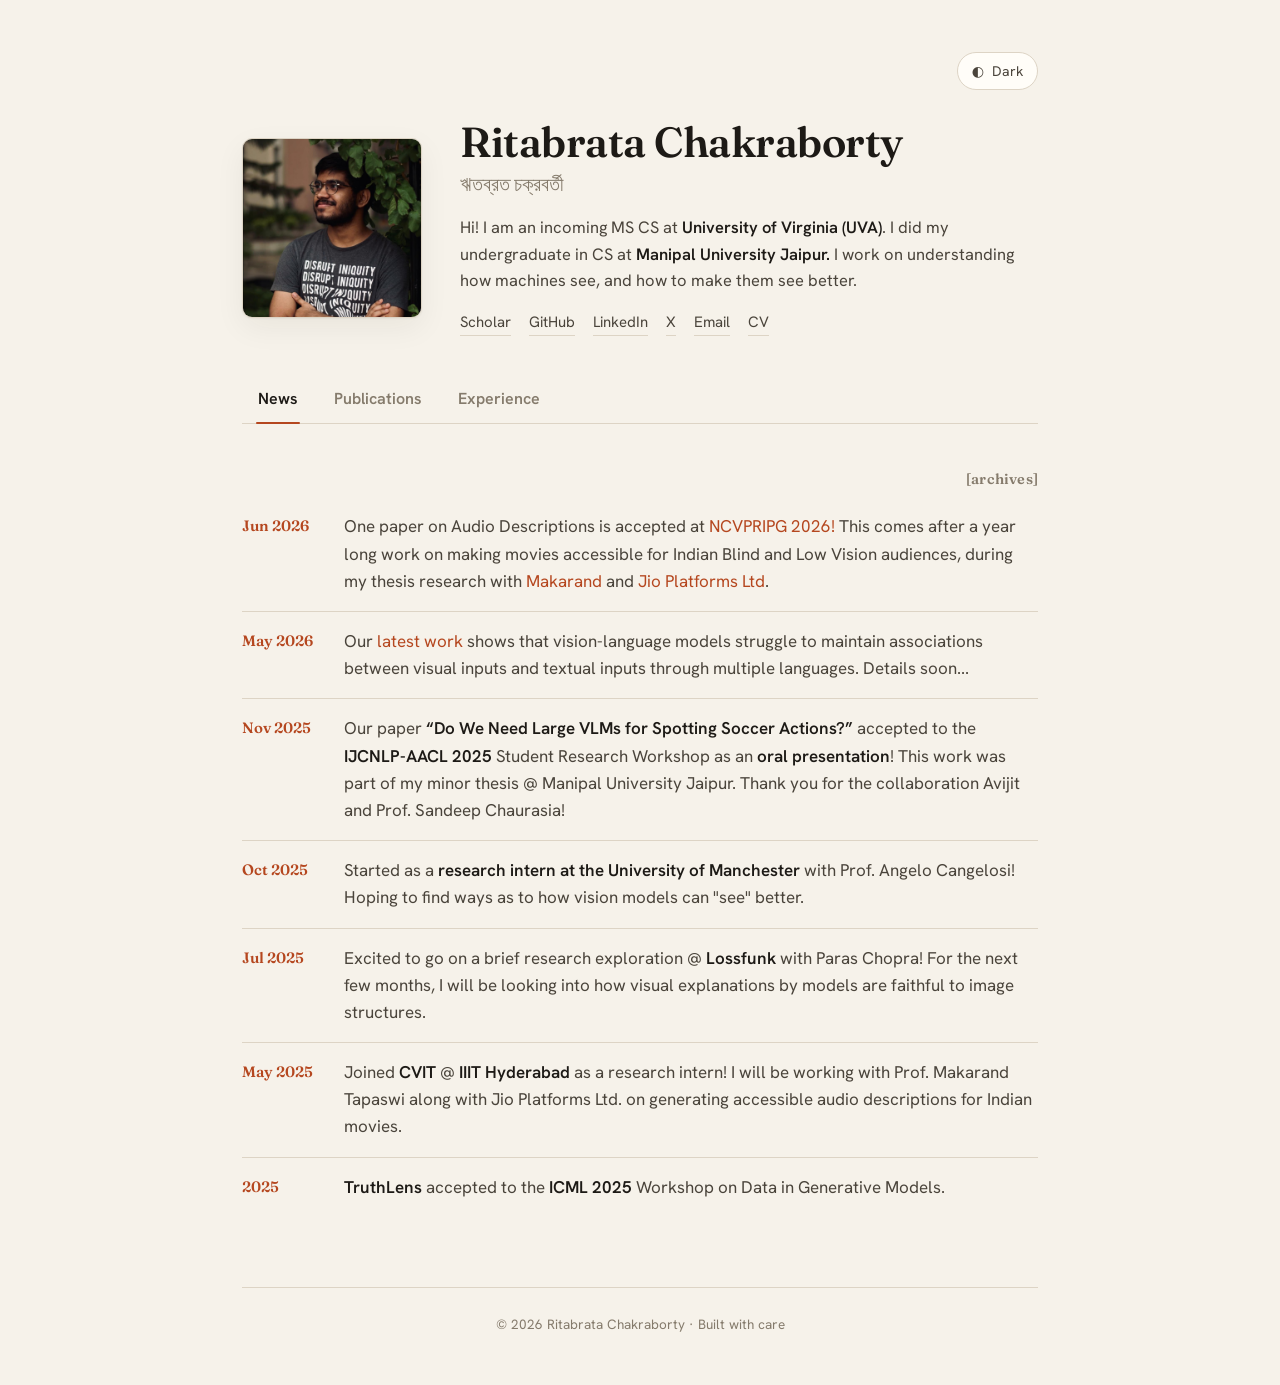
==== index.html @ 4c05d108 "modified news section" ====
<!doctype html>
<html lang="en">
<head>
<meta charset="utf-8">
<meta name="viewport" content="width=device-width, initial-scale=1">
<meta name="description" content="Ritabrata Chakraborty">
<meta name="author" content="Ritabrata Chakraborty">
<title>Ritabrata Chakraborty | ঋতব্রত চক্রবর্তী</title>

<link rel="preconnect" href="https://fonts.googleapis.com">
<link rel="preconnect" href="https://fonts.gstatic.com" crossorigin>
<link href="https://fonts.googleapis.com/css2?family=Fraunces:opsz,wght@9..144,400;9..144,500;9..144,600;9..144,700&family=Hanken+Grotesk:wght@400;500;600;700&display=swap" rel="stylesheet">

<style>
:root{
  --paper:#f6f2ea;
  --paper-2:#efe9de;
  --ink:#1d1a16;
  --ink-soft:#4a443b;
  --muted:#857b6c;
  --line:#ddd4c5;
  --accent:#b5471f;
  --accent-soft:#b5471f1a;
  --card:#fffdf8;
  --shadow:0 1px 2px rgba(40,30,15,.05), 0 10px 30px rgba(40,30,15,.06);
  --maxw:840px;
}
html[data-theme="dark"]{
  --paper:#14130f;
  --paper-2:#1b1915;
  --ink:#ece7dd;
  --ink-soft:#bdb6a8;
  --muted:#8a8273;
  --line:#2c2922;
  --accent:#e07a4a;
  --accent-soft:#e07a4a1f;
  --card:#1c1a15;
  --shadow:0 1px 2px rgba(0,0,0,.4), 0 12px 34px rgba(0,0,0,.34);
}
*{box-sizing:border-box;}
html,body{margin:0;padding:0;}
body{
  background:var(--paper);
  color:var(--ink);
  font-family:"Hanken Grotesk", system-ui, sans-serif;
  font-size:17px;
  line-height:1.6;
  -webkit-font-smoothing:antialiased;
  transition:background .35s ease, color .35s ease;
}
a{color:var(--accent); text-decoration:none;}
a:hover{text-decoration:underline; text-underline-offset:3px;}
.wrap{max-width:var(--maxw); margin:0 auto; padding:0 22px;}

/* ---------- Header ---------- */
header{padding:52px 0 8px;}
.topbar{display:flex; justify-content:flex-end; margin-bottom:30px;}
.toggle{
  display:inline-flex; align-items:center; gap:8px;
  background:var(--card); border:1px solid var(--line); color:var(--ink-soft);
  border-radius:999px; padding:7px 14px; cursor:pointer; font:inherit; font-size:14px;
  transition:border-color .2s, color .2s, transform .12s;
}
.toggle:hover{border-color:var(--accent); color:var(--accent); transform:translateY(-1px);}
.hero{display:flex; gap:38px; align-items:center; flex-wrap:wrap;}
.avatar{
  width:180px; height:180px; border-radius:10px; object-fit:cover;
  border:1px solid var(--line); box-shadow:var(--shadow); flex:0 0 auto;
}
.intro{flex:1; min-width:260px;}
h1{
  font-family:"Fraunces", serif; font-weight:600; font-size:42px;
  line-height:1.05; margin:0 0 4px; letter-spacing:-.5px;
}
.native{font-family:"Fraunces", serif; font-weight:400; color:var(--muted); font-size:20px;}
.tag{color:var(--ink-soft); margin:14px 0 0; font-size:16.5px;}
.tag strong{color:var(--ink); font-weight:600;}
.links{display:flex; flex-wrap:wrap; gap:8px 18px; margin-top:16px; font-size:15px;}
.links a{color:var(--ink-soft); border-bottom:1px solid var(--line); padding-bottom:1px;}
.links a:hover{color:var(--accent); border-color:var(--accent); text-decoration:none;}

/* ---------- Tabs ---------- */
nav.tabs{
  display:flex; gap:4px; margin:38px 0 6px;
  border-bottom:1px solid var(--line);
}
.tab{
  appearance:none; background:none; border:none; cursor:pointer;
  font:inherit; font-weight:600; font-size:16px; color:var(--muted);
  padding:12px 16px; position:relative; transition:color .2s;
}
.tab:hover{color:var(--ink);}
.tab[aria-selected="true"]{color:var(--ink);}
.tab[aria-selected="true"]::after{
  content:""; position:absolute; left:14px; right:14px; bottom:-1px; height:2.5px;
  background:var(--accent); border-radius:2px;
}
.panel{display:none; padding:30px 0 70px; animation:fade .4s ease;}
.panel.active{display:block;}
@keyframes fade{from{opacity:0; transform:translateY(6px);} to{opacity:1; transform:none;}}

/* ---------- News ---------- */
.news-archive-link{
  display:flex; justify-content:flex-end; margin:0 0 6px;
  font-size:14.5px; letter-spacing:.2px;
}
.news-archive-link a{
  color:var(--muted); font-family:"Fraunces", serif; font-weight:600;
}
.news-archive-link a:hover{color:var(--accent); text-decoration:none;}
.news-item{
  display:grid; grid-template-columns:84px 1fr; gap:18px;
  padding:16px 0; border-bottom:1px solid var(--line);
}
.news-item:last-child{border-bottom:none;}
.news-date{
  font-family:"Fraunces", serif; color:var(--accent);
  font-size:15px; font-weight:600; padding-top:1px; white-space:nowrap;
}
.news-body{color:var(--ink-soft);}
.news-body b{color:var(--ink); font-weight:600;}

/* ---------- Publications ---------- */
.pub{
  display:grid; grid-template-columns:220px 1fr; gap:22px;
  padding:22px; margin-bottom:16px;
  background:var(--card); border:1px solid var(--line);
  border-radius:16px; box-shadow:var(--shadow);
  transition:transform .15s ease, border-color .2s ease;
}
.pub:hover{transform:translateY(-2px); border-color:var(--accent);}
.pub-figure{align-self:start;}
.pub-thumb{
  width:100%; height:auto; display:block;
  border-radius:10px; border:1px solid var(--line); background:var(--paper-2);
  cursor:zoom-in; transition:filter .15s ease;
}
.pub-thumb:hover{filter:brightness(.94);}
.pub-meta .venue{
  display:inline-block; font-size:12.5px; font-weight:700; letter-spacing:.4px;
  text-transform:uppercase; color:var(--accent);
  background:var(--accent-soft); padding:3px 10px; border-radius:999px; margin-bottom:9px;
}
.pub-title{
  font-family:"Fraunces", serif; font-weight:600; font-size:20px;
  line-height:1.25; margin:0 0 6px; color:var(--ink);
}
.pub-authors{color:var(--ink-soft); font-size:15px; margin:0 0 12px;}
.pub-authors .me{color:var(--ink); font-weight:700;}
.badges{display:flex; flex-wrap:wrap; gap:8px;}
.badge{
  font-size:13px; font-weight:600; color:var(--ink-soft);
  border:1px solid var(--line); border-radius:8px; padding:4px 11px;
  transition:all .15s ease; background:var(--paper);
}
.badge:hover{color:var(--accent); border-color:var(--accent); text-decoration:none; transform:translateY(-1px);}

/* ---------- Lightbox ---------- */
.lightbox{
  position:fixed; inset:0; z-index:1000; display:none;
  align-items:center; justify-content:center;
  background:rgba(10,8,5,.88); backdrop-filter:blur(4px);
  padding:30px; cursor:zoom-out;
}
.lightbox.open{display:flex;}
.lightbox img{
  max-width:95%; max-height:92%; border-radius:10px;
  background:var(--paper); box-shadow:0 24px 70px rgba(0,0,0,.55);
}
.lb-close{
  position:absolute; top:16px; right:24px; font-size:34px; line-height:1;
  color:#fff; background:none; border:none; cursor:pointer;
}

/* ---------- Experience ---------- */
.exp{
  padding:20px 0; border-bottom:1px solid var(--line);
}
.exp:last-child{border-bottom:none;}
.exp-head{display:flex; justify-content:space-between; gap:16px; flex-wrap:wrap; align-items:baseline;}
.exp-role{font-family:"Fraunces", serif; font-weight:600; font-size:19px; color:var(--ink); margin:0;}
.exp-where{color:var(--accent); font-weight:600;}
.exp-date{color:var(--muted); font-size:14px; white-space:nowrap;}
.exp-advisor{color:var(--muted); font-size:14.5px; margin:3px 0 8px;}
.exp-desc{color:var(--ink-soft); font-size:15.5px; margin:0;}

.foot{
  text-align:center; color:var(--muted); font-size:13.5px;
  padding:26px 0 50px; border-top:1px solid var(--line);
}

@media (max-width:620px){
  h1{font-size:34px;}
  .pub{grid-template-columns:1fr; gap:14px;}
  .pub-thumb{max-width:300px;}
  .news-item{grid-template-columns:70px 1fr; gap:12px;}
  .tab{padding:11px 11px; font-size:15px;}
}
</style>
</head>
<body>
<div class="wrap">

  <header>
    <div class="topbar">
      <button class="toggle" id="themeBtn" aria-label="Toggle theme">
        <span id="themeIcon">◐</span><span id="themeLabel">Dark</span>
      </button>
    </div>

    <div class="hero">
      <img class="avatar" src="images/wesbite_pfp.jpeg" alt="Ritabrata Chakraborty">
      <div class="intro">
        <h1>Ritabrata Chakraborty</h1>
        <span class="native">ঋতব্রত চক্রবর্তী</span>
        <p class="tag">
          Hi! I am an incoming MS CS at <strong>University of Virginia (UVA)</strong>. I did my undergraduate in CS at <strong>Manipal University Jaipur.</strong> I work on understanding how machines
          see, and how to make them see better.
        </p>
        <div class="links">
          <a href="https://scholar.google.com/citations?user=1VMtl5gAAAAJ&hl=en" target="_blank" rel="noopener">Scholar</a>
          <a href="https://github.com/Ritabrata04" target="_blank" rel="noopener">GitHub</a>
          <a href="https://www.linkedin.com/in/ritabrata-chakraborty-69b2551b6/" target="_blank" rel="noopener">LinkedIn</a>
          <a href="https://x.com/ritabrata04" target="_blank" rel="noopener">X</a>
          <a href="mailto:ritabrata04@gmail.com">Email</a>
          <a href="Resume_Ritabrata (53).pdf" target="_blank" rel="noopener">CV</a>
        </div>
      </div>
    </div>

    <nav class="tabs" role="tablist">
      <button class="tab" role="tab" aria-selected="true"  data-tab="news">News</button>
      <button class="tab" role="tab" aria-selected="false" data-tab="pubs">Publications</button>
      <button class="tab" role="tab" aria-selected="false" data-tab="exp">Experience</button>
    </nav>
  </header>

  <!-- ===== NEWS (7 latest; full list lives in news.html) ===== -->
  <section class="panel active" id="news" role="tabpanel">

    <div class="news-archive-link"><a href="news.html">[archives]</a></div>

    <div class="news-item">
      <div class="news-date">Jun 2026</div>
      <div class="news-body">One paper on Audio Descriptions is accepted at <a href="https://ncvpripg2026.lnmiit.ac.in/">NCVPRIPG 2026!</a>
      This comes after a year long work on making movies accessible for Indian Blind and Low Vision audiences, during my thesis research with <a href="https://makarandtapaswi.github.io/">Makarand</a>
      and <a href="https://www.jio.com/platforms/">Jio Platforms Ltd</a>.</div>
    </div>

    <div class="news-item">
      <div class="news-date">May 2026</div>
      <div class="news-body">Our <a href="https://openreview.net/forum?id=AJkmF1yHVO">latest work</a> shows that vision-language models struggle to maintain associations between visual
      inputs and textual inputs through multiple languages. Details soon...</div>
    </div>

    <div class="news-item">
      <div class="news-date">Nov 2025</div>
      <div class="news-body">Our paper <b>“Do We Need Large VLMs for Spotting Soccer Actions?”</b> accepted to the <b>IJCNLP-AACL 2025</b> Student Research Workshop as an <b>oral presentation</b>!
      This work was part of my minor thesis @ Manipal University Jaipur. Thank you for the collaboration Avijit and Prof. Sandeep Chaurasia!</div>
    </div>

    <div class="news-item">
      <div class="news-date">Oct 2025</div>
      <div class="news-body">Started as a <b>research intern at the University of Manchester</b> with Prof. Angelo Cangelosi! Hoping to find ways as to how vision models can "see" better.</div>
    </div>

    <div class="news-item">
      <div class="news-date">Jul 2025</div>
      <div class="news-body">Excited to go on a brief research exploration @ <b>Lossfunk</b> with Paras Chopra! For the next few months, I will be looking into how visual explanations by models are
      faithful to image structures.</div>
    </div>

    <div class="news-item">
      <div class="news-date">May 2025</div>
      <div class="news-body">Joined <b>CVIT</b> @ <b>IIIT Hyderabad</b> as a research intern! I will be working with Prof. Makarand Tapaswi along with Jio Platforms Ltd. on generating accessible
      audio descriptions for Indian movies.</div>
    </div>

    <div class="news-item">
      <div class="news-date">2025</div>
      <div class="news-body"><b>TruthLens</b> accepted to the <b>ICML 2025</b> Workshop on Data in Generative Models.</div>
    </div>

  </section>

   <!-- ===== PUBLICATIONS ===== -->
  <section class="panel" id="pubs" role="tabpanel">

    <article class="pub">
      <div class="pub-figure"><img class="pub-thumb" src="images/papers/m2bind.png" alt="Vision-Language Models are Fragile Multilingual Associators"></div>
      <div class="pub-meta">
        <span class="venue">Under Review · 2026</span>
        <h3 class="pub-title">Vision-Language Models are Fragile Multilingual Associators</h3>
        <p class="pub-authors"><span class="me">R. Chakraborty</span>, R. Chakraborty, S. Palaiahnakote, U. Pal, A. Cangelosi</p>
        <div class="badges">
          <span class="badge">Preprint soon!</span>
        </div>
      </div>
    </article>

        <!-- <article class="pub">
      <div class="pub-figure"><img class="pub-thumb" src="images/papers/cambench-qr.png" alt="CAMBench-QR"></div>
      <div class="pub-meta">
        <span class="venue">CVPR Workshop (XAI4CV) 2026</span>
        <h3 class="pub-title">CAMBench-QR: A Structure-Aware Benchmark for Post-Hoc Explanations with QR Understanding</h3>
        <p class="pub-authors"><span class="me">R. Chakraborty</span>, A. Dasgupta, S. Chaurasia</p>
        <div class="badges">
          <a class="badge" href="https://arxiv.org/abs/2509.16745" target="_blank" rel="noopener">Paper</a>
          <a class="badge" href="https://github.com/Ritabrata04/CAMBENCH-QR.git" target="_blank" rel="noopener">Code</a>
        </div>
      </div>
    </article> -->

    <!-- <article class="pub">
      <div class="pub-figure"><img class="pub-thumb" src="images/papers/cdod.png" alt="Cross-Dataset Object Detection"></div>
      <div class="pub-meta">
        <span class="venue">Under Review · 2026</span>
        <h3 class="pub-title">Towards Robust Cross-Dataset Object Detection Generalization under Domain Specificity</h3>
        <p class="pub-authors"><span class="me">R. Chakraborty</span>*, H. Mitra*, S. Palaiahnakote, U. Pal</p>
        <div class="badges">
          <a class="badge" href="https://arxiv.org/abs/2601.09497" target="_blank" rel="noopener">Paper</a>
          <a class="badge" href="https://github.com/Ritabrata04/cdod-icpr.git" target="_blank" rel="noopener">Code</a>
        </div>
      </div>
    </article>
  -->
    <article class="pub">
      <div class="pub-figure"><img class="pub-thumb" src="images/papers/andha-dhun.png" alt="ANDHA-DHUN: A First Look at Audio Descriptions in Hindi"></div>
      <div class="pub-meta">
        <span class="venue">NCVPRIPG 2026</span>
        <h3 class="pub-title">ANDHA-DHUN: A First Look at Audio Descriptions in Hindi</h3>
        <p class="pub-authors"><span class="me">R. Chakraborty</span>, D. Kala, N. Gupta, S. Ganji, P. Balakrishna, M. Tapaswi</p>
        <div class="badges">
          <span class="badge">Preprint soon!</span>
        </div>
      </div>
    </article>

    <article class="pub">
      <div class="pub-figure"><img class="pub-thumb" src="images/papers/soccer.png" alt="Do We Need Large VLMs for Spotting Soccer Actions?"></div>
      <div class="pub-meta">
        <span class="venue">IJCNLP-AACL 2025 SRW · Oral</span>
        <h3 class="pub-title">Do We Need Large VLMs for Spotting Soccer Actions?</h3>
        <p class="pub-authors"><span class="me">R. Chakraborty</span>, R. Chakraborty, A. Dasgupta, S. Chaurasia</p>
        <div class="badges">
          <a class="badge" href="https://arxiv.org/pdf/2506.17144" target="_blank" rel="noopener">Paper</a>
        </div>
      </div>
    </article>

    <article class="pub">
      <div class="pub-figure"><img class="pub-thumb" src="images/papers/acpr2025.png" alt="A Transformer Based Handwriting Recognition System"></div>
      <div class="pub-meta">
        <span class="venue">ACPR 2025 · Oral</span>
        <h3 class="pub-title">A Transformer Based Handwriting Recognition System Jointly Using Online and Offline Features</h3>
        <p class="pub-authors">A. Lodh*, <span class="me">R. Chakraborty</span>*, S. Palaiahnakote, U. Pal</p>
        <div class="badges">
          <a class="badge" href="https://arxiv.org/abs/2506.20255" target="_blank" rel="noopener">Paper</a>
          <a class="badge" href="https://github.com/Ritabrata04/icdar2025-context-driven-str" target="_blank" rel="noopener">Code</a>
        </div>
      </div>
    </article>

    <article class="pub">
      <div class="pub-figure"><img class="pub-thumb" src="images/papers/icdar2025.png" alt="A Lightweight Context-Driven Training-Free Network for Scene Text Segmentation and Recognition"></div>
      <div class="pub-meta">
        <span class="venue">ICDAR 2025 · Oral</span>
        <h3 class="pub-title">A Lightweight Context-Driven Training-Free Network for Scene Text Segmentation and Recognition</h3>
        <p class="pub-authors"><span class="me">R. Chakraborty</span>, S. Palaiahnakote, U. Pal, C.-L. Liu</p>
        <div class="badges">
          <a class="badge" href="https://ritabrata04.github.io/Context-driven-STR/" target="_blank" rel="noopener">Website</a>
          <a class="badge" href="https://arxiv.org/abs/2503.15639" target="_blank" rel="noopener">Paper</a>
          <a class="badge" href="https://github.com/Ritabrata04/icdar2025-context-driven-str" target="_blank" rel="noopener">Code</a>
        </div>
      </div>
    </article>

    <article class="pub">
      <div class="pub-figure"><img class="pub-thumb" src="images/papers/truthlens.png" alt="TruthLens: Training-Free Data Verification for Deepfake Images via VQA-Style Probing"></div>
      <div class="pub-meta">
        <span class="venue">ICML Workshop 2025</span>
        <h3 class="pub-title">TruthLens: Training-Free Data Verification for Deepfake Images via VQA-Style Probing</h3>
        <p class="pub-authors"><span class="me">R. Chakraborty</span>, R. Chakraborty, A. K. Rahimian</p>
        <div class="badges">
          <a class="badge" href="https://openreview.net/pdf?id=Eduqrz32U7" target="_blank" rel="noopener">Paper</a>
        </div>
      </div>
    </article>

  </section>

  <!-- ===== EXPERIENCE ===== -->
  <section class="panel" id="exp" role="tabpanel">

    <div class="exp">
      <div class="exp-head">
        <p class="exp-role">Research Intern · <span class="exp-where">University of Manchester</span></p>
        <span class="exp-date">Oct 2025 – Present</span>
      </div>
      <p class="exp-advisor">with Prof. Angelo Cangelosi</p>
      <p class="exp-desc">In-context mechanistic binding for vision-language models — studying multilingual concept binding and spatial grounding through a causal lens.</p>
    </div>

    <div class="exp">
      <div class="exp-head">
        <p class="exp-role">Research Intern · <span class="exp-where">ISI Kolkata &amp; University of Salford</span></p>
        <span class="exp-date">Dec 2023 – Present</span>
      </div>
      <p class="exp-advisor">with Prof. Umapada Pal &amp; Prof. Shivakumara Palaiahnakote</p>
      <p class="exp-desc">Scene text and handwriting recognition, efficient guided segmentation, and cross-dataset object detection benchmarks — leading to oral papers at ICDAR and ACPR 2025.</p>
    </div>

    <div class="exp">
      <div class="exp-head">
        <p class="exp-role">Undergraduate Research Assistant · <span class="exp-where">IIIT Hyderabad</span></p>
        <span class="exp-date">May 2025 – May 2026</span>
      </div>
      <p class="exp-advisor">with Dr. Makarand Tapaswi · Katha-AI group</p>
      <p class="exp-desc">Audio description for Hindi film with the Reliance AI Speech team; introduced ANDHA-DHUN, a first dataset of Hindi audio descriptions, and studied AD translation through Skopos theory.</p>
    </div>

    <div class="exp">
      <div class="exp-head">
        <p class="exp-role">Resident Researcher · <span class="exp-where">Lossfunk, Bangalore</span></p>
        <span class="exp-date">Jul – Aug 2025</span>
      </div>
      <p class="exp-advisor">with Paras Chopra · Project Bitvision</p>
      <p class="exp-desc">Benchmarked 10+ open-source VLMs on QR-code understanding and built CAMBench-QR, a structure-aware benchmark for post-hoc explanations.</p>
    </div>

    <div class="exp">
      <div class="exp-head">
        <p class="exp-role">Research Fellow · <span class="exp-where">IIIT Hyderabad (CVIT)</span></p>
        <span class="exp-date">May – Jul 2024</span>
      </div>
      <p class="exp-advisor">with Dr. C. V. Jawahar</p>
      <p class="exp-desc">Scene text recognition for Indic languages; built a batch-wise augmentation pipeline that cut image pre-processing time substantially.</p>
    </div>

    <div class="exp">
      <div class="exp-head">
        <p class="exp-role">Research Intern · <span class="exp-where">Purdue University</span></p>
        <span class="exp-date">Jan – May 2024</span>
      </div>
      <p class="exp-advisor">with Prof. Vaneet Aggarwal</p>
      <p class="exp-desc">Reproduced and extended POSNEGDM, a trajectory-based RL model for sepsis treatment, adding Grad-CAM explanations to improve clinical trust.</p>
    </div>

    <div class="exp">
      <div class="exp-head">
        <p class="exp-role">Undergraduate Research Assistant · <span class="exp-where">Manipal University Jaipur</span></p>
        <span class="exp-date">May 2023 – Oct 2024</span>
      </div>
      <p class="exp-advisor">with Dr. Sandeep Chaurasia</p>
      <p class="exp-desc">Built MANN-MITRA, a multimodal depression-detection framework, and a tool for anonymously assessing cyberbullying cases adopted by MUJ counseling.</p>
    </div>

    <p class="exp-desc" style="margin-top:22px;">
      <b style="color:var(--ink);">Service.</b> Reviewer for IEEE TIP (2025) and PAKDD 2026.
      Founder of <a href="https://vlr-muj.github.io/vlr-muj/" target="_blank" rel="noopener">VLR MUJ</a>,
      Research Head at <a href="https://mujsigai.acm.org/" target="_blank" rel="noopener">ACM SIGAI MUJ</a>.
    </p>

  </section>

  <div class="foot">© <span id="yr"></span> Ritabrata Chakraborty · Built with care</div>
</div>

<!-- ===== Lightbox ===== -->
<div class="lightbox" id="lightbox">
  <button class="lb-close" aria-label="Close">×</button>
  <img id="lightbox-img" src="" alt="">
</div>

<script>
  // ---- Theme ----
  var root = document.documentElement;
  var icon = document.getElementById('themeIcon');
  var label = document.getElementById('themeLabel');
  function getStored(){ try{ return localStorage.getItem('theme'); }catch(e){ return null; } }
  function store(v){ try{ localStorage.setItem('theme', v); }catch(e){} }
  function applyTheme(t){
    root.setAttribute('data-theme', t);
    icon.textContent = t === 'dark' ? '◑' : '◐';
    label.textContent = t === 'dark' ? 'Light' : 'Dark';
  }
  var saved = getStored();
  var prefersDark = window.matchMedia && window.matchMedia('(prefers-color-scheme: dark)').matches;
  applyTheme(saved || (prefersDark ? 'dark' : 'light'));
  document.getElementById('themeBtn').addEventListener('click', function(){
    var next = root.getAttribute('data-theme') === 'dark' ? 'light' : 'dark';
    applyTheme(next); store(next);
  });

  // ---- Tabs ----
  var tabs = document.querySelectorAll('.tab');
  var panels = document.querySelectorAll('.panel');
  tabs.forEach(function(t){
    t.addEventListener('click', function(){
      tabs.forEach(function(x){ x.setAttribute('aria-selected','false'); });
      panels.forEach(function(p){ p.classList.remove('active'); });
      t.setAttribute('aria-selected','true');
      document.getElementById(t.dataset.tab).classList.add('active');
      if(history.replaceState) history.replaceState(null,'','#'+t.dataset.tab);
    });
  });
  // open tab from hash
  var h = (location.hash || '').replace('#','');
  if(h){ var b = document.querySelector('.tab[data-tab="'+h+'"]'); if(b) b.click(); }

  // ---- Lightbox ----
  var lb = document.getElementById('lightbox');
  var lbImg = document.getElementById('lightbox-img');
  document.querySelectorAll('.pub-thumb').forEach(function(img){
    img.addEventListener('click', function(){
      lbImg.src = img.src;
      lbImg.alt = img.alt;
      lb.classList.add('open');
    });
  });
  function closeLb(){ lb.classList.remove('open'); lbImg.src = ''; }
  lb.addEventListener('click', closeLb);
  document.addEventListener('keydown', function(e){ if(e.key === 'Escape') closeLb(); });

  // ---- Year ----
  document.getElementById('yr').textContent = new Date().getFullYear();
</script>
</body>
</html>
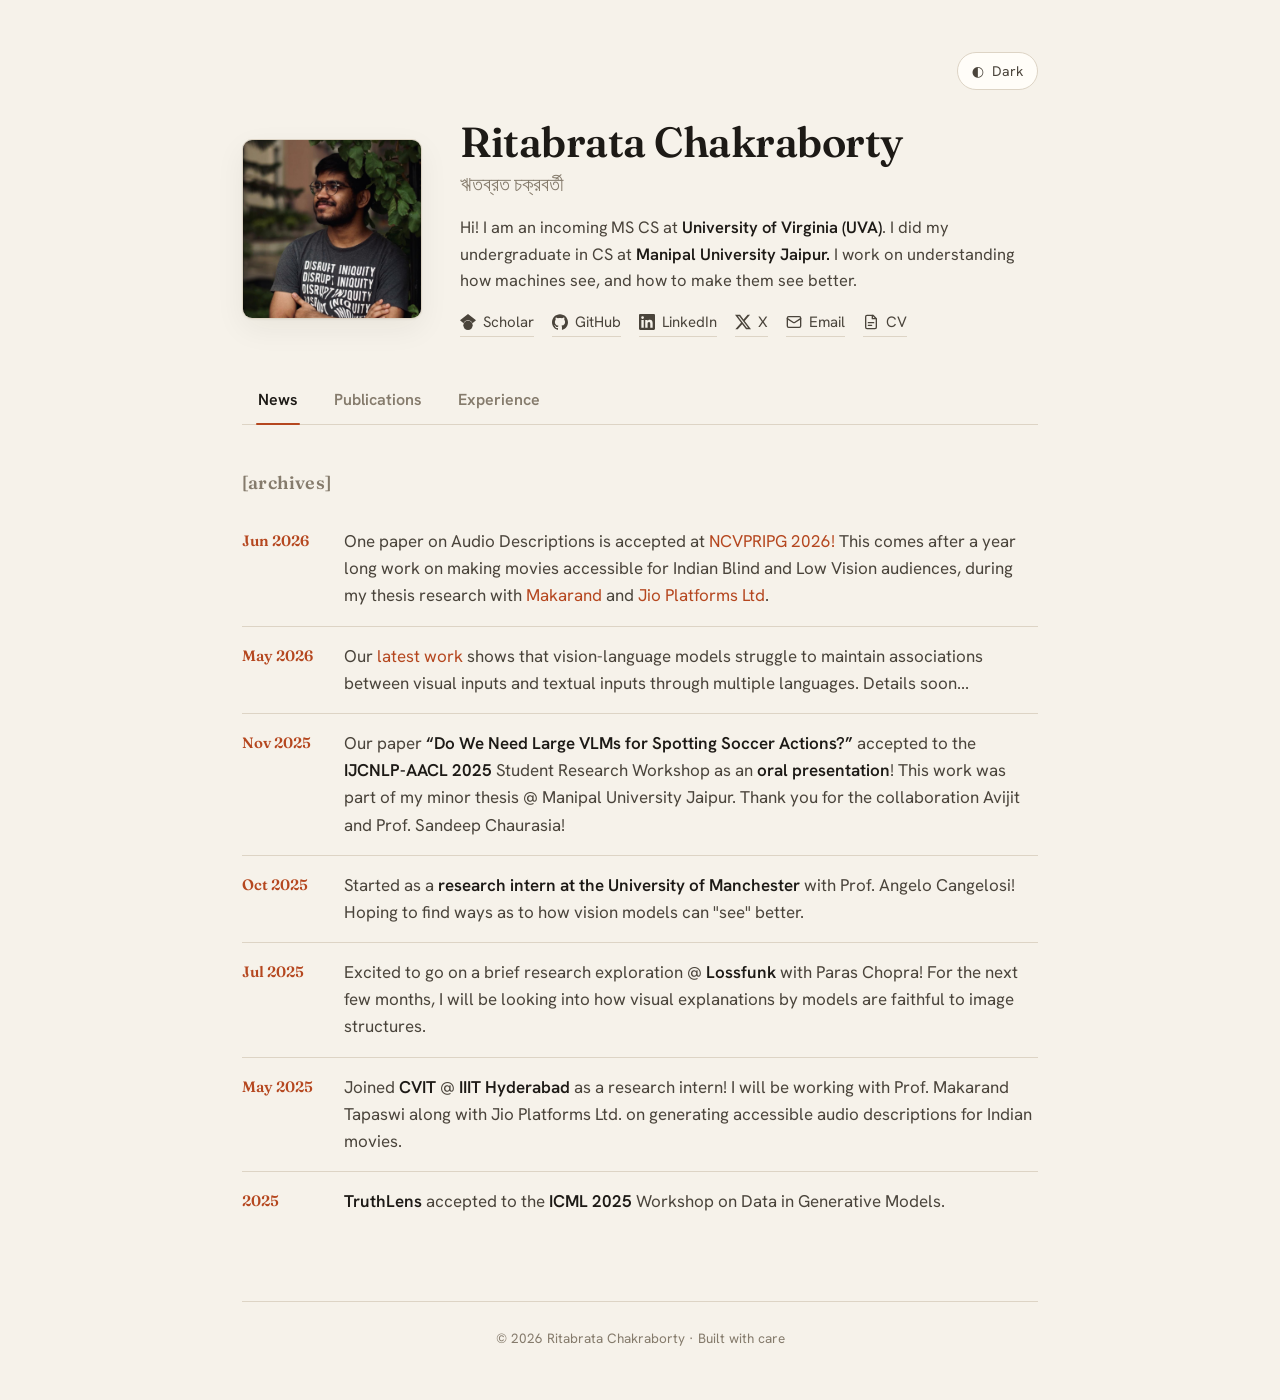
==== commit 56af2cb7: "Update index.html" ====
--- a/index.html
+++ b/index.html
@@ -76,8 +76,12 @@
 .tag{color:var(--ink-soft); margin:14px 0 0; font-size:16.5px;}
 .tag strong{color:var(--ink); font-weight:600;}
 .links{display:flex; flex-wrap:wrap; gap:8px 18px; margin-top:16px; font-size:15px;}
-.links a{color:var(--ink-soft); border-bottom:1px solid var(--line); padding-bottom:1px;}
+.links a{
+  display:inline-flex; align-items:center; gap:7px;
+  color:var(--ink-soft); border-bottom:1px solid var(--line); padding-bottom:2px;
+}
 .links a:hover{color:var(--accent); border-color:var(--accent); text-decoration:none;}
+.ico{width:16px; height:16px; flex:0 0 auto; display:block;}
 
 /* ---------- Tabs ---------- */
 nav.tabs{
@@ -101,8 +105,8 @@
 
 /* ---------- News ---------- */
 .news-archive-link{
-  display:flex; justify-content:flex-end; margin:0 0 6px;
-  font-size:14.5px; letter-spacing:.2px;
+  display:flex; justify-content:flex-start; margin:0 0 14px;
+  font-size:18px; letter-spacing:.2px;
 }
 .news-archive-link a{
   color:var(--muted); font-family:"Fraunces", serif; font-weight:600;
@@ -218,12 +222,18 @@
           see, and how to make them see better.
         </p>
         <div class="links">
-          <a href="https://scholar.google.com/citations?user=1VMtl5gAAAAJ&hl=en" target="_blank" rel="noopener">Scholar</a>
-          <a href="https://github.com/Ritabrata04" target="_blank" rel="noopener">GitHub</a>
-          <a href="https://www.linkedin.com/in/ritabrata-chakraborty-69b2551b6/" target="_blank" rel="noopener">LinkedIn</a>
-          <a href="https://x.com/ritabrata04" target="_blank" rel="noopener">X</a>
-          <a href="mailto:ritabrata04@gmail.com">Email</a>
-          <a href="Resume_Ritabrata (53).pdf" target="_blank" rel="noopener">CV</a>
+          <a href="https://scholar.google.com/citations?user=1VMtl5gAAAAJ&hl=en" target="_blank" rel="noopener">
+            <svg class="ico" viewBox="0 0 24 24" fill="currentColor" aria-hidden="true"><path d="M5.242 13.769 0 9.5 12 0l12 9.5-5.242 4.269C17.548 11.249 14.978 9.5 12 9.5s-5.548 1.749-6.758 4.269z"/><circle cx="12" cy="17" r="7"/></svg>Scholar</a>
+          <a href="https://github.com/Ritabrata04" target="_blank" rel="noopener">
+            <svg class="ico" viewBox="0 0 24 24" fill="currentColor" aria-hidden="true"><path d="M12 .297c-6.63 0-12 5.373-12 12 0 5.303 3.438 9.8 8.205 11.385.6.113.82-.258.82-.577 0-.285-.01-1.04-.015-2.04-3.338.724-4.042-1.61-4.042-1.61C4.422 18.07 3.633 17.7 3.633 17.7c-1.087-.744.084-.729.084-.729 1.205.084 1.838 1.236 1.838 1.236 1.07 1.835 2.809 1.305 3.495.998.108-.776.417-1.305.76-1.605-2.665-.3-5.466-1.332-5.466-5.93 0-1.31.465-2.38 1.235-3.22-.135-.303-.54-1.523.105-3.176 0 0 1.005-.322 3.3 1.23.96-.267 1.98-.399 3-.405 1.02.006 2.04.138 3 .405 2.28-1.552 3.285-1.23 3.285-1.23.645 1.653.24 2.873.12 3.176.765.84 1.23 1.91 1.23 3.22 0 4.61-2.805 5.625-5.475 5.92.42.36.81 1.096.81 2.22 0 1.606-.015 2.896-.015 3.286 0 .315.21.69.825.57C20.565 22.092 24 17.592 24 12.297c0-6.627-5.373-12-12-12"/></svg>GitHub</a>
+          <a href="https://www.linkedin.com/in/ritabrata-chakraborty-69b2551b6/" target="_blank" rel="noopener">
+            <svg class="ico" viewBox="0 0 24 24" fill="currentColor" aria-hidden="true"><path d="M20.447 20.452h-3.554v-5.569c0-1.328-.027-3.037-1.852-3.037-1.853 0-2.136 1.445-2.136 2.939v5.667H9.351V9h3.414v1.561h.046c.477-.9 1.637-1.85 3.37-1.85 3.601 0 4.267 2.37 4.267 5.455v6.286zM5.337 7.433a2.062 2.062 0 0 1-2.063-2.065 2.064 2.064 0 1 1 2.063 2.065zm1.782 13.019H3.555V9h3.564v11.452zM22.225 0H1.771C.792 0 0 .774 0 1.729v20.542C0 23.227.792 24 1.771 24h20.451C23.2 24 24 23.227 24 22.271V1.729C24 .774 23.2 0 22.222 0z"/></svg>LinkedIn</a>
+          <a href="https://x.com/ritabrata04" target="_blank" rel="noopener">
+            <svg class="ico" viewBox="0 0 24 24" fill="currentColor" aria-hidden="true"><path d="M18.901 1.153h3.68l-8.04 9.19L24 22.846h-7.406l-5.8-7.584-6.638 7.584H.474l8.6-9.83L0 1.154h7.594l5.243 6.932zM17.61 20.644h2.039L6.486 3.24H4.298z"/></svg>X</a>
+          <a href="mailto:ritabrata04@gmail.com">
+            <svg class="ico" viewBox="0 0 24 24" fill="none" stroke="currentColor" stroke-width="2" stroke-linecap="round" stroke-linejoin="round" aria-hidden="true"><rect x="2" y="4" width="20" height="16" rx="2"/><path d="m22 7-8.97 5.7a1.94 1.94 0 0 1-2.06 0L2 7"/></svg>Email</a>
+          <a href="Resume_Ritabrata (53).pdf" target="_blank" rel="noopener">
+            <svg class="ico" viewBox="0 0 24 24" fill="none" stroke="currentColor" stroke-width="2" stroke-linecap="round" stroke-linejoin="round" aria-hidden="true"><path d="M15 2H6a2 2 0 0 0-2 2v16a2 2 0 0 0 2 2h12a2 2 0 0 0 2-2V7z"/><path d="M14 2v5h5"/><path d="M8 13h8M8 17h5"/></svg>CV</a>
         </div>
       </div>
     </div>
@@ -240,6 +250,11 @@
 
     <div class="news-archive-link"><a href="news.html">[archives]</a></div>
 
+    <!-- Auto-filled from news.html (first 7 .news-item blocks).
+         The markup below is only a fallback for when fetch is unavailable,
+         e.g. opening this file directly over file:// -->
+    <div id="news-list">
+
     <div class="news-item">
       <div class="news-date">Jun 2026</div>
       <div class="news-body">One paper on Audio Descriptions is accepted at <a href="https://ncvpripg2026.lnmiit.ac.in/">NCVPRIPG 2026!</a>
@@ -280,6 +295,8 @@
       <div class="news-date">2025</div>
       <div class="news-body"><b>TruthLens</b> accepted to the <b>ICML 2025</b> Workshop on Data in Generative Models.</div>
     </div>
+
+    </div><!-- /#news-list -->
 
   </section>
 
@@ -522,6 +539,28 @@
   lb.addEventListener('click', closeLb);
   document.addEventListener('keydown', function(e){ if(e.key === 'Escape') closeLb(); });
 
+  // ---- News: pull the N latest items straight from news.html ----
+  // Add a new .news-item at the top of news.html and it shows up here automatically.
+  var NEWS_COUNT = 7;
+  (function syncNews(){
+    var list = document.getElementById('news-list');
+    if(!list || !window.fetch || !window.DOMParser) return;
+    fetch('news.html', {cache:'no-cache'})
+      .then(function(r){ return r.ok ? r.text() : Promise.reject(new Error(r.status)); })
+      .then(function(html){
+        var doc = new DOMParser().parseFromString(html, 'text/html');
+        var items = doc.querySelectorAll('.list .news-item');
+        if(!items.length) return;                       // keep fallback markup
+        var frag = document.createDocumentFragment();
+        Array.prototype.slice.call(items, 0, NEWS_COUNT).forEach(function(n){
+          frag.appendChild(document.importNode(n, true));
+        });
+        list.innerHTML = '';
+        list.appendChild(frag);
+      })
+      .catch(function(){ /* offline or file:// — fallback markup stays */ });
+  })();
+
   // ---- Year ----
   document.getElementById('yr').textContent = new Date().getFullYear();
 </script>
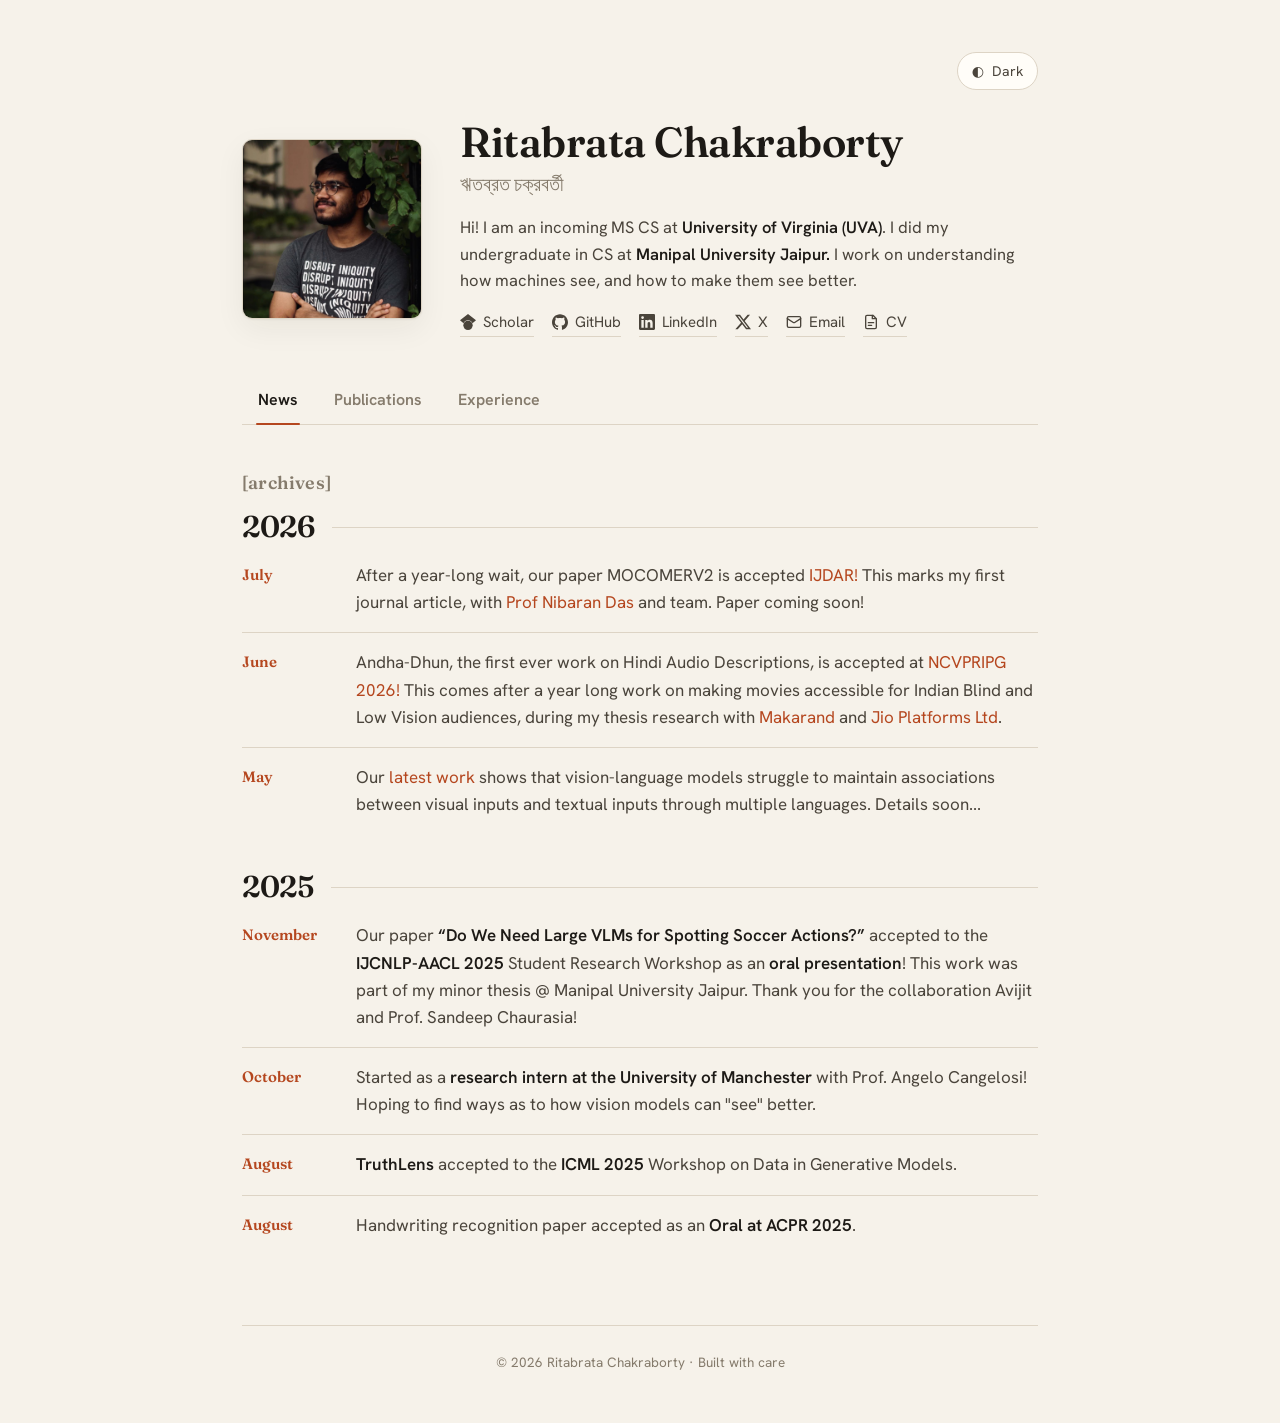
==== commit 5bbdd05d: "Enhance news item layout and add year headers Updated the news item structure to include year header" ====
--- a/index.html
+++ b/index.html
@@ -112,11 +112,22 @@
   color:var(--muted); font-family:"Fraunces", serif; font-weight:600;
 }
 .news-archive-link a:hover{color:var(--accent); text-decoration:none;}
+.year{
+  display:flex; align-items:center; gap:18px;
+  margin:38px 0 4px;
+}
+.year::after{content:""; flex:1 1 auto; height:1px; background:var(--line);}
+.year span{
+  font-family:"Fraunces", serif; font-weight:600; font-size:30px;
+  line-height:1; letter-spacing:-.5px; color:var(--ink); flex:0 0 auto;
+}
+#news-list .year:first-child{margin-top:0;}
 .news-item{
-  display:grid; grid-template-columns:84px 1fr; gap:18px;
+  display:grid; grid-template-columns:96px 1fr; gap:18px;
   padding:16px 0; border-bottom:1px solid var(--line);
 }
 .news-item:last-child{border-bottom:none;}
+.news-item:has(+ .year){border-bottom:none;}
 .news-date{
   font-family:"Fraunces", serif; color:var(--accent);
   font-size:15px; font-weight:600; padding-top:1px; white-space:nowrap;
@@ -197,7 +208,10 @@
   h1{font-size:34px;}
   .pub{grid-template-columns:1fr; gap:14px;}
   .pub-thumb{max-width:300px;}
-  .news-item{grid-template-columns:70px 1fr; gap:12px;}
+  .news-item{grid-template-columns:82px 1fr; gap:12px;}
+  .news-date{font-size:14px;}
+  .year{gap:12px; margin-top:32px;}
+  .year span{font-size:26px;}
   .tab{padding:11px 11px; font-size:15px;}
 }
 </style>
@@ -255,45 +269,49 @@
          e.g. opening this file directly over file:// -->
     <div id="news-list">
 
-    <div class="news-item">
-      <div class="news-date">Jun 2026</div>
-      <div class="news-body">One paper on Audio Descriptions is accepted at <a href="https://ncvpripg2026.lnmiit.ac.in/">NCVPRIPG 2026!</a>
+    <div class="year"><span>2026</span></div>
+
+    <div class="news-item" data-year="2026">
+      <div class="news-date">July</div>
+      <div class="news-body">After a year-long wait, our paper MOCOMERV2 is accepted <a href="https://link.springer.com/journal/10032">IJDAR!</a>
+      This marks my first journal article, with <a href="https://scholar.google.co.in/citations?hl=en&user=vMx63B4AAAAJ&view_op=list_works&sortby=pubdate">Prof Nibaran Das</a>
+      and team. Paper coming soon!</div>
+    </div>
+
+    <div class="news-item" data-year="2026">
+      <div class="news-date">June</div>
+      <div class="news-body">Andha-Dhun, the first ever work on Hindi Audio Descriptions, is accepted at <a href="https://ncvpripg2026.lnmiit.ac.in/">NCVPRIPG 2026!</a>
       This comes after a year long work on making movies accessible for Indian Blind and Low Vision audiences, during my thesis research with <a href="https://makarandtapaswi.github.io/">Makarand</a>
       and <a href="https://www.jio.com/platforms/">Jio Platforms Ltd</a>.</div>
     </div>
 
-    <div class="news-item">
-      <div class="news-date">May 2026</div>
+    <div class="news-item" data-year="2026">
+      <div class="news-date">May</div>
       <div class="news-body">Our <a href="https://openreview.net/forum?id=AJkmF1yHVO">latest work</a> shows that vision-language models struggle to maintain associations between visual
       inputs and textual inputs through multiple languages. Details soon...</div>
     </div>
 
-    <div class="news-item">
-      <div class="news-date">Nov 2025</div>
+    <div class="year"><span>2025</span></div>
+
+    <div class="news-item" data-year="2025">
+      <div class="news-date">November</div>
       <div class="news-body">Our paper <b>“Do We Need Large VLMs for Spotting Soccer Actions?”</b> accepted to the <b>IJCNLP-AACL 2025</b> Student Research Workshop as an <b>oral presentation</b>!
       This work was part of my minor thesis @ Manipal University Jaipur. Thank you for the collaboration Avijit and Prof. Sandeep Chaurasia!</div>
     </div>
 
-    <div class="news-item">
-      <div class="news-date">Oct 2025</div>
+    <div class="news-item" data-year="2025">
+      <div class="news-date">October</div>
       <div class="news-body">Started as a <b>research intern at the University of Manchester</b> with Prof. Angelo Cangelosi! Hoping to find ways as to how vision models can "see" better.</div>
     </div>
 
-    <div class="news-item">
-      <div class="news-date">Jul 2025</div>
-      <div class="news-body">Excited to go on a brief research exploration @ <b>Lossfunk</b> with Paras Chopra! For the next few months, I will be looking into how visual explanations by models are
-      faithful to image structures.</div>
-    </div>
-
-    <div class="news-item">
-      <div class="news-date">May 2025</div>
-      <div class="news-body">Joined <b>CVIT</b> @ <b>IIIT Hyderabad</b> as a research intern! I will be working with Prof. Makarand Tapaswi along with Jio Platforms Ltd. on generating accessible
-      audio descriptions for Indian movies.</div>
-    </div>
-
-    <div class="news-item">
-      <div class="news-date">2025</div>
+    <div class="news-item" data-year="2025">
+      <div class="news-date">August</div>
       <div class="news-body"><b>TruthLens</b> accepted to the <b>ICML 2025</b> Workshop on Data in Generative Models.</div>
+    </div>
+
+    <div class="news-item" data-year="2025">
+      <div class="news-date">August</div>
+      <div class="news-body">Handwriting recognition paper accepted as an <b>Oral at ACPR 2025</b>.</div>
     </div>
 
     </div><!-- /#news-list -->
@@ -540,7 +558,8 @@
   document.addEventListener('keydown', function(e){ if(e.key === 'Escape') closeLb(); });
 
   // ---- News: pull the N latest items straight from news.html ----
-  // Add a new .news-item at the top of news.html and it shows up here automatically.
+  // Add a new .news-item (with data-year) to news.html and it shows up here
+  // automatically, year headers included.
   var NEWS_COUNT = 7;
   (function syncNews(){
     var list = document.getElementById('news-list');
@@ -551,8 +570,18 @@
         var doc = new DOMParser().parseFromString(html, 'text/html');
         var items = doc.querySelectorAll('.list .news-item');
         if(!items.length) return;                       // keep fallback markup
-        var frag = document.createDocumentFragment();
+        var frag = document.createDocumentFragment(), lastYear = null;
         Array.prototype.slice.call(items, 0, NEWS_COUNT).forEach(function(n){
+          var y = n.getAttribute('data-year');
+          if(y && y !== lastYear){
+            var h = document.createElement('div');
+            h.className = 'year';
+            var s = document.createElement('span');
+            s.textContent = y;
+            h.appendChild(s);
+            frag.appendChild(h);
+            lastYear = y;
+          }
           frag.appendChild(document.importNode(n, true));
         });
         list.innerHTML = '';
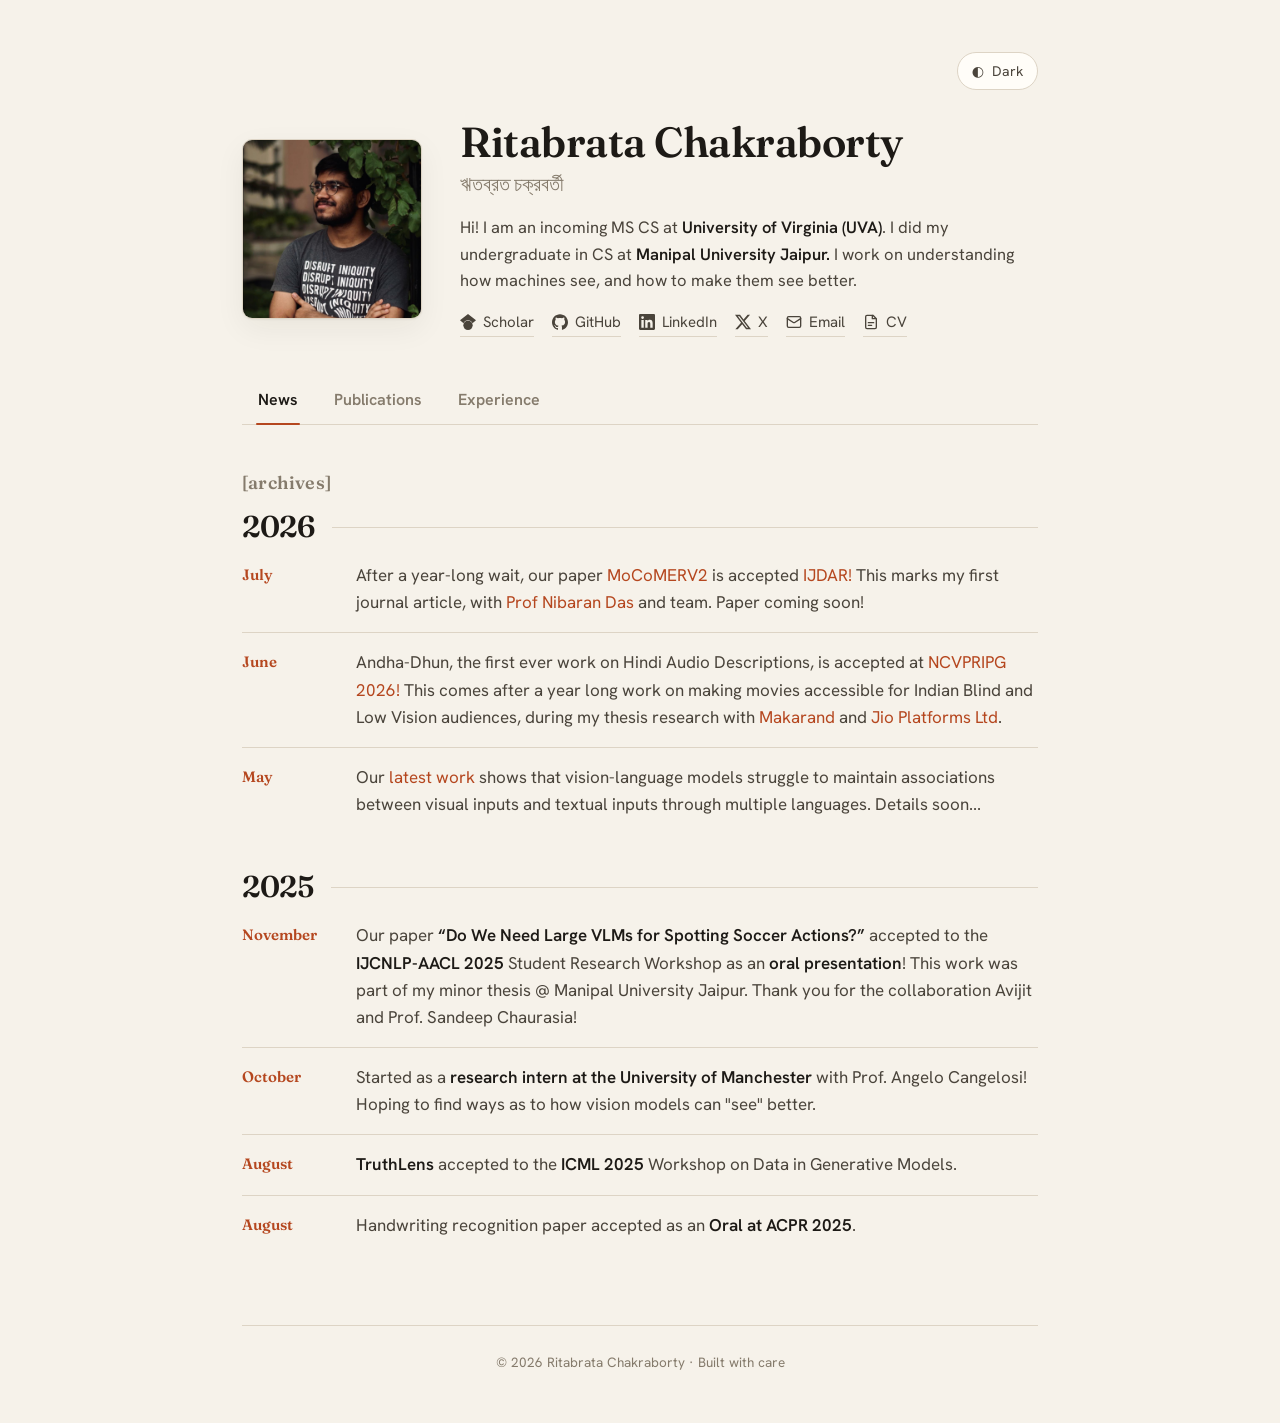
==== commit ce5a24dd: "Update publication entries in index.html Added new publications with updated metadata and links." ====
--- a/index.html
+++ b/index.html
@@ -137,6 +137,7 @@
 
 /* ---------- Publications ---------- */
 .pub{
+  position:relative;
   display:grid; grid-template-columns:220px 1fr; gap:22px;
   padding:22px; margin-bottom:16px;
   background:var(--card); border:1px solid var(--line);
@@ -144,6 +145,13 @@
   transition:transform .15s ease, border-color .2s ease;
 }
 .pub:hover{transform:translateY(-2px); border-color:var(--accent);}
+.oral-flag{
+  position:absolute; top:14px; right:14px; z-index:2; pointer-events:none;
+  font-size:11px; font-weight:700; letter-spacing:.6px; text-transform:uppercase;
+  color:#fff; background:var(--accent);
+  padding:3px 10px; border-radius:999px;
+  box-shadow:0 2px 8px rgba(40,30,15,.18);
+}
 .pub-figure{align-self:start;}
 .pub-thumb{
   width:100%; height:auto; display:block;
@@ -322,13 +330,42 @@
   <section class="panel" id="pubs" role="tabpanel">
 
     <article class="pub">
+      <div class="pub-figure"><img class="pub-thumb" src="images/papers/maviseg.png" alt="MaViSeg: Manifold Propagation and Visual Prototypes for Zero-Shot Open-Vocabulary Segmentation on Diffusion Transformers"></div>
+      <div class="pub-meta">
+        <span class="venue">Under Review · 2026</span>
+        <h3 class="pub-title">MaViSeg: Manifold Propagation and Visual Prototypes for Zero-Shot Open-Vocabulary Segmentation on Diffusion Transformers</h3>
+        <p class="pub-authors">Rajatsubhra Chakraborty*, Xujun Che*, <span class="me">Ritabrata Chakraborty</span>, Xi Niu, Depeng Xu</p>
+        <div class="badges">
+          <a class="badge" href="https://ritabrata04.github.io/maviseg" target="_blank" rel="noopener">Website</a>
+          <a class="badge" href="https://arxiv.org/abs/2608.05878" target="_blank" rel="noopener">Paper</a>
+        </div>
+      </div>
+    </article>
+
+    <article class="pub">
       <div class="pub-figure"><img class="pub-thumb" src="images/papers/m2bind.png" alt="Vision-Language Models are Fragile Multilingual Associators"></div>
       <div class="pub-meta">
         <span class="venue">Under Review · 2026</span>
         <h3 class="pub-title">Vision-Language Models are Fragile Multilingual Associators</h3>
-        <p class="pub-authors"><span class="me">R. Chakraborty</span>, R. Chakraborty, S. Palaiahnakote, U. Pal, A. Cangelosi</p>
-        <div class="badges">
-          <span class="badge">Preprint soon!</span>
+        <p class="pub-authors"><span class="me">Ritabrata Chakraborty</span>, Rajatsubhra Chakraborty, Shivakumara Palaiahnakote, Umapada Pal, Angelo Cangelosi</p>
+        <div class="badges">
+          <a class="badge" href="https://ritabrata04.github.io/m2bind/" target="_blank" rel="noopener">Website</a>
+          <a class="badge" href="https://openreview.net/pdf?id=AJkmF1yHVO" target="_blank" rel="noopener">Paper</a>
+          <a class="badge" href="https://github.com/Ritabrata04/m2bind.git" target="_blank" rel="noopener">Code</a>
+          <a class="badge" href="https://www.alphaxiv.org/overview/2608.vision-language-models-multilingual-binding" target="_blank" rel="noopener">Blog</a>
+        </div>
+      </div>
+    </article>
+
+    <article class="pub">
+      <div class="pub-figure"><img class="pub-thumb" src="images/papers/mocomer-v2.png" alt="MoCoMER-V2: Mask &amp; Match for Self-Supervised Attention to Recognize Handwritten Math Expression"></div>
+      <div class="pub-meta">
+        <span class="venue">IJDAR · 2026</span>
+        <h3 class="pub-title">MoCoMER-V2: Mask &amp; Match for Self-Supervised Attention to Recognize Handwritten Math Expression</h3>
+        <p class="pub-authors">Sandip Pramanik*, Shree Mitra*, <span class="me">Ritabrata Chakraborty</span>, Nibaran Das</p>
+        <div class="badges">
+          <a class="badge" href="https://link.springer.com/article/10.1007/s10032-026-00610-9" target="_blank" rel="noopener">Paper</a>
+          <a class="badge" href="https://github.com/pramaniksandip/MoCoMER-V2" target="_blank" rel="noopener">Code</a>
         </div>
       </div>
     </article>
@@ -360,23 +397,26 @@
     </article>
   -->
     <article class="pub">
+      <span class="oral-flag">Oral</span>
       <div class="pub-figure"><img class="pub-thumb" src="images/papers/andha-dhun.png" alt="ANDHA-DHUN: A First Look at Audio Descriptions in Hindi"></div>
       <div class="pub-meta">
         <span class="venue">NCVPRIPG 2026</span>
         <h3 class="pub-title">ANDHA-DHUN: A First Look at Audio Descriptions in Hindi</h3>
-        <p class="pub-authors"><span class="me">R. Chakraborty</span>, D. Kala, N. Gupta, S. Ganji, P. Balakrishna, M. Tapaswi</p>
-        <div class="badges">
-          <span class="badge">Preprint soon!</span>
-        </div>
-      </div>
-    </article>
-
-    <article class="pub">
+        <p class="pub-authors"><span class="me">Ritabrata Chakraborty</span>, Divy Kala, Nisheeth Bhooshan Gupta, Ganji Sreeram, Pailla Balakrishna Reddy, Makarand Tapaswi</p>
+        <div class="badges">
+          <a class="badge" href="https://arxiv.org/pdf/2607.06457v1" target="_blank" rel="noopener">Paper</a>
+          <a class="badge" href="https://github.com/katha-ai/AndhaDhun-HindiAD" target="_blank" rel="noopener">Code</a>
+        </div>
+      </div>
+    </article>
+
+    <article class="pub">
+      <span class="oral-flag">Oral</span>
       <div class="pub-figure"><img class="pub-thumb" src="images/papers/soccer.png" alt="Do We Need Large VLMs for Spotting Soccer Actions?"></div>
       <div class="pub-meta">
-        <span class="venue">IJCNLP-AACL 2025 SRW · Oral</span>
+        <span class="venue">IJCNLP-AACL 2025 SRW</span>
         <h3 class="pub-title">Do We Need Large VLMs for Spotting Soccer Actions?</h3>
-        <p class="pub-authors"><span class="me">R. Chakraborty</span>, R. Chakraborty, A. Dasgupta, S. Chaurasia</p>
+        <p class="pub-authors"><span class="me">Ritabrata Chakraborty</span>, Rajatsubhra Chakraborty, Avijit Dasgupta, Sandeep Chaurasia</p>
         <div class="badges">
           <a class="badge" href="https://arxiv.org/pdf/2506.17144" target="_blank" rel="noopener">Paper</a>
         </div>
@@ -384,11 +424,12 @@
     </article>
 
     <article class="pub">
+      <span class="oral-flag">Oral</span>
       <div class="pub-figure"><img class="pub-thumb" src="images/papers/acpr2025.png" alt="A Transformer Based Handwriting Recognition System"></div>
       <div class="pub-meta">
-        <span class="venue">ACPR 2025 · Oral</span>
+        <span class="venue">ACPR 2025</span>
         <h3 class="pub-title">A Transformer Based Handwriting Recognition System Jointly Using Online and Offline Features</h3>
-        <p class="pub-authors">A. Lodh*, <span class="me">R. Chakraborty</span>*, S. Palaiahnakote, U. Pal</p>
+        <p class="pub-authors">Ayush Lodh*, <span class="me">Ritabrata Chakraborty</span>*, Shivakumara Palaiahnakote, Umapada Pal</p>
         <div class="badges">
           <a class="badge" href="https://arxiv.org/abs/2506.20255" target="_blank" rel="noopener">Paper</a>
           <a class="badge" href="https://github.com/Ritabrata04/icdar2025-context-driven-str" target="_blank" rel="noopener">Code</a>
@@ -397,11 +438,12 @@
     </article>
 
     <article class="pub">
+      <span class="oral-flag">Oral</span>
       <div class="pub-figure"><img class="pub-thumb" src="images/papers/icdar2025.png" alt="A Lightweight Context-Driven Training-Free Network for Scene Text Segmentation and Recognition"></div>
       <div class="pub-meta">
-        <span class="venue">ICDAR 2025 · Oral</span>
+        <span class="venue">ICDAR 2025</span>
         <h3 class="pub-title">A Lightweight Context-Driven Training-Free Network for Scene Text Segmentation and Recognition</h3>
-        <p class="pub-authors"><span class="me">R. Chakraborty</span>, S. Palaiahnakote, U. Pal, C.-L. Liu</p>
+        <p class="pub-authors"><span class="me">Ritabrata Chakraborty</span>, Shivakumara Palaiahnakote, Umapada Pal, Cheng-Lin Liu</p>
         <div class="badges">
           <a class="badge" href="https://ritabrata04.github.io/Context-driven-STR/" target="_blank" rel="noopener">Website</a>
           <a class="badge" href="https://arxiv.org/abs/2503.15639" target="_blank" rel="noopener">Paper</a>
@@ -415,7 +457,7 @@
       <div class="pub-meta">
         <span class="venue">ICML Workshop 2025</span>
         <h3 class="pub-title">TruthLens: Training-Free Data Verification for Deepfake Images via VQA-Style Probing</h3>
-        <p class="pub-authors"><span class="me">R. Chakraborty</span>, R. Chakraborty, A. K. Rahimian</p>
+        <p class="pub-authors"><span class="me">Ritabrata Chakraborty</span>, Rajatsubhra Chakraborty, Ali Khaleghi Rahimian</p>
         <div class="badges">
           <a class="badge" href="https://openreview.net/pdf?id=Eduqrz32U7" target="_blank" rel="noopener">Paper</a>
         </div>
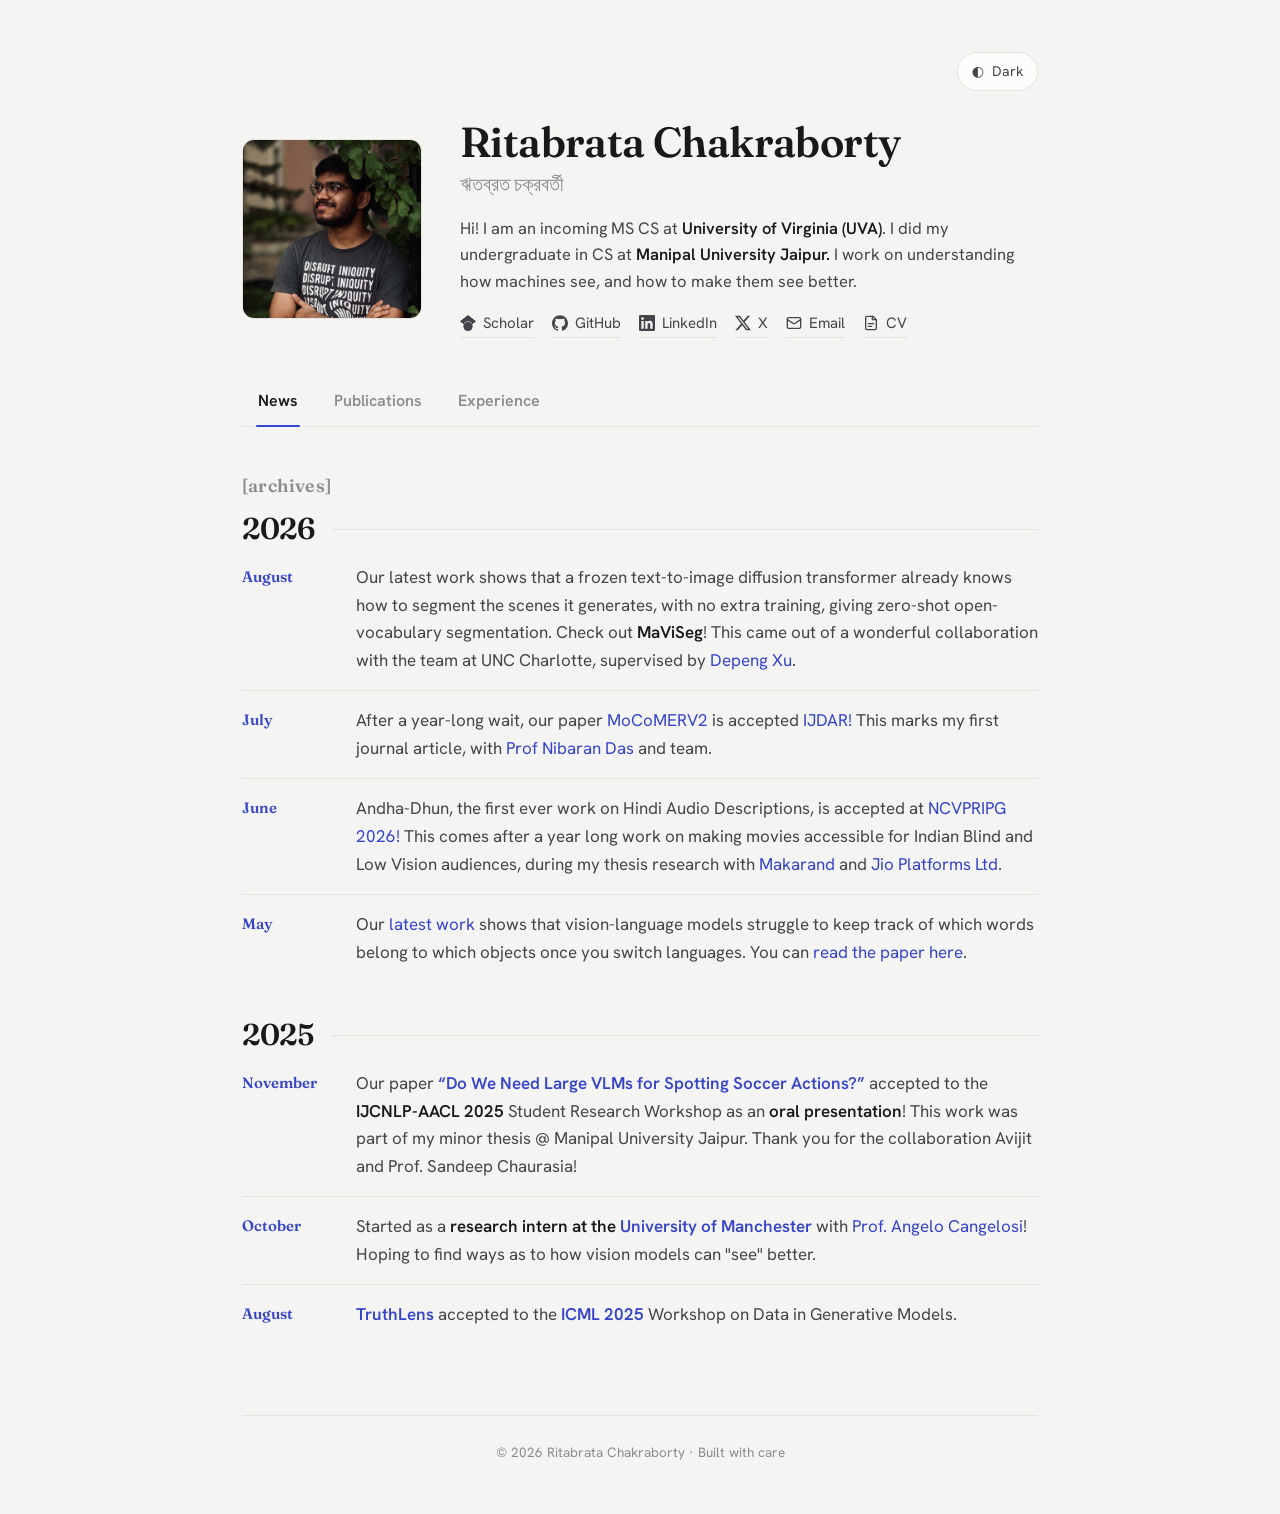
==== commit cd0ec55a: "Update index.html" ====
--- a/index.html
+++ b/index.html
@@ -12,30 +12,35 @@
 <link href="https://fonts.googleapis.com/css2?family=Fraunces:opsz,wght@9..144,400;9..144,500;9..144,600;9..144,700&family=Hanken+Grotesk:wght@400;500;600;700&display=swap" rel="stylesheet">
 
 <style>
+/* ============================================================
+   Palette — "Studio": cool neutral paper, graphite ink,
+   a single cobalt-indigo accent. Retune the whole site by
+   editing --accent (and its dark counterpart) only.
+   ============================================================ */
 :root{
-  --paper:#f6f2ea;
-  --paper-2:#efe9de;
-  --ink:#1d1a16;
-  --ink-soft:#4a443b;
-  --muted:#857b6c;
-  --line:#ddd4c5;
-  --accent:#b5471f;
-  --accent-soft:#b5471f1a;
-  --card:#fffdf8;
-  --shadow:0 1px 2px rgba(40,30,15,.05), 0 10px 30px rgba(40,30,15,.06);
+  --paper:#f4f4f2;
+  --paper-2:#ebebe7;
+  --ink:#18191b;
+  --ink-soft:#43454a;
+  --muted:#8a8c91;
+  --line:#e4e3dd;
+  --accent:#3644c9;
+  --accent-soft:#3644c914;
+  --card:#fcfcfb;
+  --shadow:0 1px 3px rgba(20,20,25,.05);
   --maxw:840px;
 }
 html[data-theme="dark"]{
-  --paper:#14130f;
-  --paper-2:#1b1915;
-  --ink:#ece7dd;
-  --ink-soft:#bdb6a8;
-  --muted:#8a8273;
-  --line:#2c2922;
-  --accent:#e07a4a;
-  --accent-soft:#e07a4a1f;
-  --card:#1c1a15;
-  --shadow:0 1px 2px rgba(0,0,0,.4), 0 12px 34px rgba(0,0,0,.34);
+  --paper:#0e0f11;
+  --paper-2:#16171a;
+  --ink:#ececee;
+  --ink-soft:#b6b8bd;
+  --muted:#7b7d83;
+  --line:#25262a;
+  --accent:#8b97fa;
+  --accent-soft:#8b97fa1f;
+  --card:#151619;
+  --shadow:0 1px 3px rgba(0,0,0,.35);
 }
 *{box-sizing:border-box;}
 html,body{margin:0;padding:0;}
@@ -44,7 +49,7 @@
   color:var(--ink);
   font-family:"Hanken Grotesk", system-ui, sans-serif;
   font-size:17px;
-  line-height:1.6;
+  line-height:1.62;
   -webkit-font-smoothing:antialiased;
   transition:background .35s ease, color .35s ease;
 }
@@ -64,13 +69,13 @@
 .toggle:hover{border-color:var(--accent); color:var(--accent); transform:translateY(-1px);}
 .hero{display:flex; gap:38px; align-items:center; flex-wrap:wrap;}
 .avatar{
-  width:180px; height:180px; border-radius:10px; object-fit:cover;
-  border:1px solid var(--line); box-shadow:var(--shadow); flex:0 0 auto;
+  width:180px; height:180px; border-radius:12px; object-fit:cover;
+  border:1px solid var(--line); flex:0 0 auto;
 }
 .intro{flex:1; min-width:260px;}
 h1{
   font-family:"Fraunces", serif; font-weight:600; font-size:42px;
-  line-height:1.05; margin:0 0 4px; letter-spacing:-.5px;
+  line-height:1.04; margin:0 0 4px; letter-spacing:-.6px;
 }
 .native{font-family:"Fraunces", serif; font-weight:400; color:var(--muted); font-size:20px;}
 .tag{color:var(--ink-soft); margin:14px 0 0; font-size:16.5px;}
@@ -139,30 +144,29 @@
 .pub{
   position:relative;
   display:grid; grid-template-columns:220px 1fr; gap:22px;
-  padding:22px; margin-bottom:16px;
+  padding:22px; margin-bottom:14px;
   background:var(--card); border:1px solid var(--line);
-  border-radius:16px; box-shadow:var(--shadow);
-  transition:transform .15s ease, border-color .2s ease;
-}
-.pub:hover{transform:translateY(-2px); border-color:var(--accent);}
+  border-radius:12px; box-shadow:var(--shadow);
+  transition:border-color .2s ease, box-shadow .2s ease;
+}
+.pub:hover{border-color:var(--accent);}
 .oral-flag{
-  position:absolute; top:14px; right:14px; z-index:2; pointer-events:none;
-  font-size:11px; font-weight:700; letter-spacing:.6px; text-transform:uppercase;
-  color:#fff; background:var(--accent);
-  padding:3px 10px; border-radius:999px;
-  box-shadow:0 2px 8px rgba(40,30,15,.18);
+  position:absolute; top:16px; right:16px; z-index:2; pointer-events:none;
+  font-size:10.5px; font-weight:700; letter-spacing:.12em; text-transform:uppercase;
+  color:var(--accent); background:transparent;
+  border:1px solid var(--accent);
+  padding:3px 9px; border-radius:999px;
 }
 .pub-figure{align-self:start;}
 .pub-thumb{
   width:100%; height:auto; display:block;
-  border-radius:10px; border:1px solid var(--line); background:var(--paper-2);
+  border-radius:8px; border:1px solid var(--line); background:var(--paper-2);
   cursor:zoom-in; transition:filter .15s ease;
 }
 .pub-thumb:hover{filter:brightness(.94);}
 .pub-meta .venue{
-  display:inline-block; font-size:12.5px; font-weight:700; letter-spacing:.4px;
-  text-transform:uppercase; color:var(--accent);
-  background:var(--accent-soft); padding:3px 10px; border-radius:999px; margin-bottom:9px;
+  display:inline-block; font-size:11px; font-weight:700; letter-spacing:.12em;
+  text-transform:uppercase; color:var(--accent); margin-bottom:10px;
 }
 .pub-title{
   font-family:"Fraunces", serif; font-weight:600; font-size:20px;
@@ -182,7 +186,7 @@
 .lightbox{
   position:fixed; inset:0; z-index:1000; display:none;
   align-items:center; justify-content:center;
-  background:rgba(10,8,5,.88); backdrop-filter:blur(4px);
+  background:rgba(10,10,12,.9); backdrop-filter:blur(4px);
   padding:30px; cursor:zoom-out;
 }
 .lightbox.open{display:flex;}
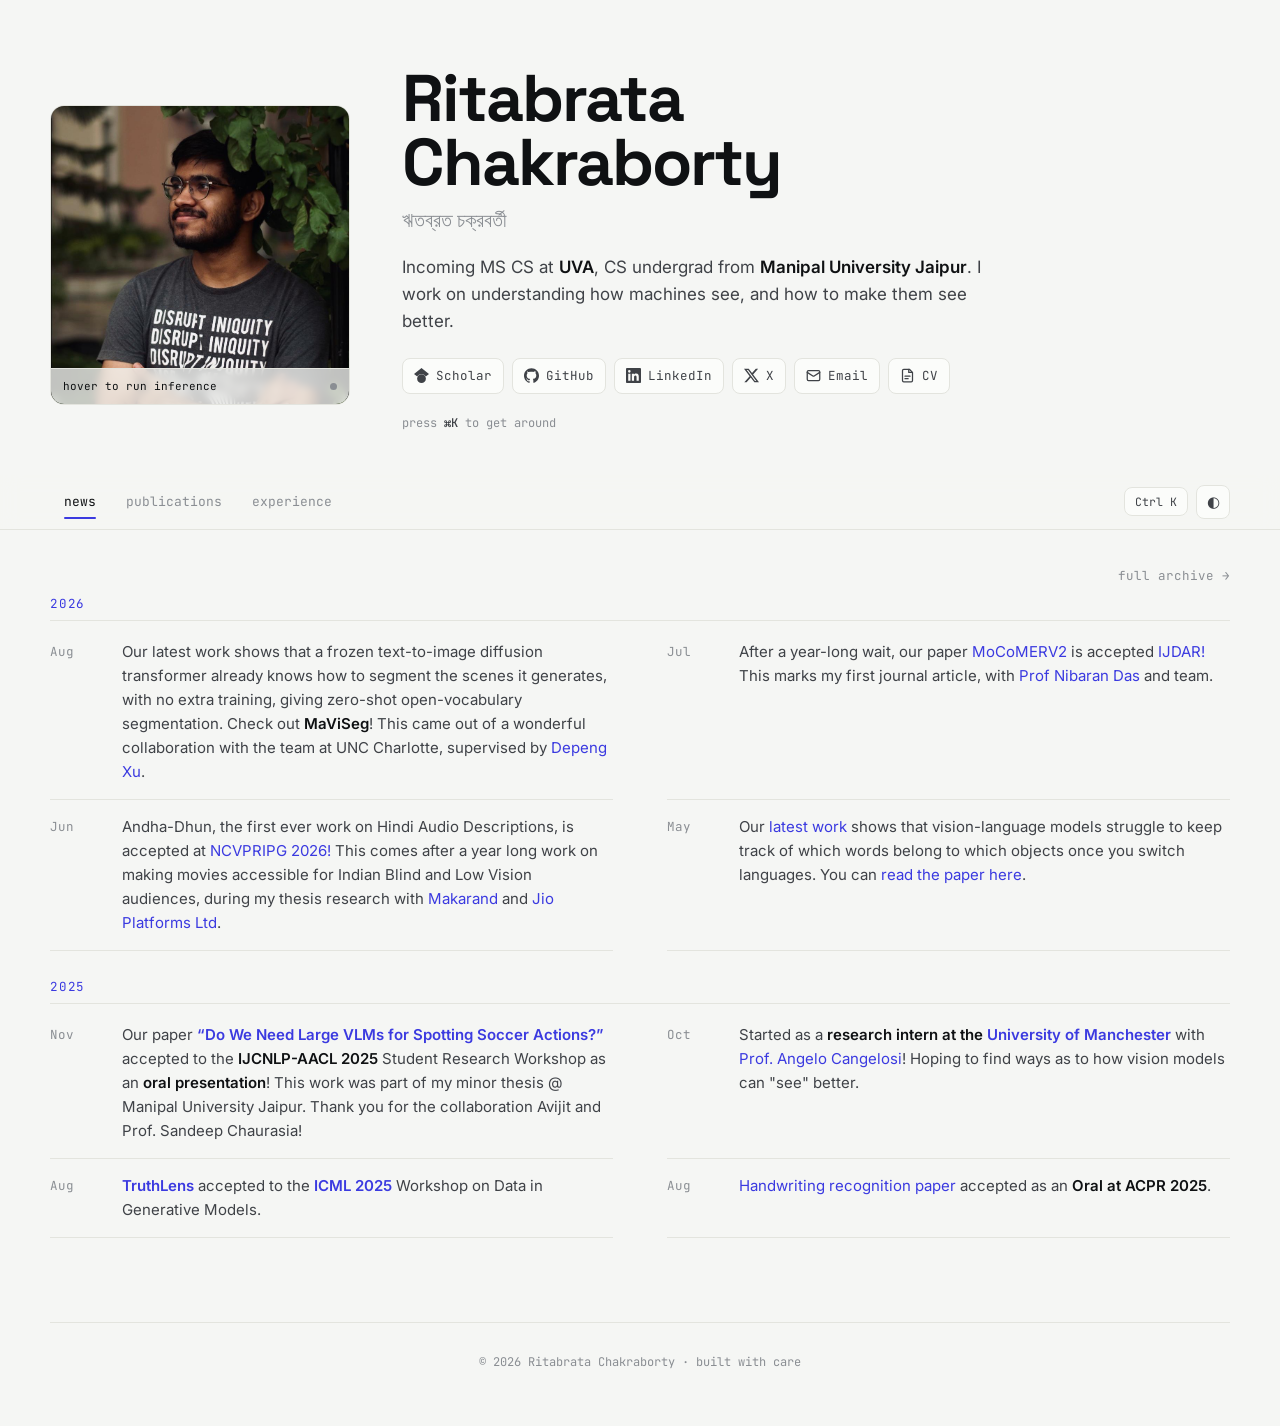
==== commit 3e235817: "Update print statement from 'Hello' to 'Goodbye'" ====
--- a/index.html
+++ b/index.html
@@ -5,247 +5,305 @@
 <meta name="viewport" content="width=device-width, initial-scale=1">
 <meta name="description" content="Ritabrata Chakraborty">
 <meta name="author" content="Ritabrata Chakraborty">
-<title>Ritabrata Chakraborty | ঋতব্রত চক্রবর্তী</title>
+<title>Ritabrata Chakraborty</title>
 
 <link rel="preconnect" href="https://fonts.googleapis.com">
 <link rel="preconnect" href="https://fonts.gstatic.com" crossorigin>
-<link href="https://fonts.googleapis.com/css2?family=Fraunces:opsz,wght@9..144,400;9..144,500;9..144,600;9..144,700&family=Hanken+Grotesk:wght@400;500;600;700&display=swap" rel="stylesheet">
+<link href="https://fonts.googleapis.com/css2?family=Space+Grotesk:wght@500;600;700&family=Inter:wght@400;450;500;600&family=JetBrains+Mono:wght@400;500&display=swap" rel="stylesheet">
 
 <style>
 /* ============================================================
-   Palette — "Studio": cool neutral paper, graphite ink,
-   a single cobalt-indigo accent. Retune the whole site by
-   editing --accent (and its dark counterpart) only.
+   "Model's-eye" — hover the portrait to see the model's attention.
+   Type: Space Grotesk (display) / Inter (body) / JetBrains Mono (data).
+   Retune the whole page from --accent.
    ============================================================ */
 :root{
-  --paper:#f4f4f2;
-  --paper-2:#ebebe7;
-  --ink:#18191b;
-  --ink-soft:#43454a;
-  --muted:#8a8c91;
-  --line:#e4e3dd;
-  --accent:#3644c9;
-  --accent-soft:#3644c914;
-  --card:#fcfcfb;
-  --shadow:0 1px 3px rgba(20,20,25,.05);
-  --maxw:840px;
+  --paper:#f5f6f4;
+  --paper-2:#ecece9;
+  --ink:#0f1113;
+  --ink-soft:#3f4247;
+  --muted:#8a8e93;
+  --line:#e3e4de;
+  --card:#fbfcfa;
+  --accent:#3b3ae0;
+  --accent-soft:#3b3ae012;
+  --heat:#ff5a3c;
+  --maxw:1240px;
+  --mono:"JetBrains Mono", ui-monospace, SFMono-Regular, Menlo, monospace;
 }
 html[data-theme="dark"]{
-  --paper:#0e0f11;
-  --paper-2:#16171a;
-  --ink:#ececee;
-  --ink-soft:#b6b8bd;
-  --muted:#7b7d83;
-  --line:#25262a;
-  --accent:#8b97fa;
-  --accent-soft:#8b97fa1f;
-  --card:#151619;
-  --shadow:0 1px 3px rgba(0,0,0,.35);
+  --paper:#0b0c0e;
+  --paper-2:#141518;
+  --ink:#eef0f2;
+  --ink-soft:#b4b7bd;
+  --muted:#787c83;
+  --line:#23252a;
+  --card:#131418;
+  --accent:#8f8bff;
+  --accent-soft:#8f8bff1c;
+  --heat:#ff7a5c;
 }
 *{box-sizing:border-box;}
 html,body{margin:0;padding:0;}
 body{
   background:var(--paper);
   color:var(--ink);
-  font-family:"Hanken Grotesk", system-ui, sans-serif;
-  font-size:17px;
-  line-height:1.62;
+  font-family:"Inter", system-ui, sans-serif;
+  font-size:16.5px;
+  line-height:1.6;
   -webkit-font-smoothing:antialiased;
-  transition:background .35s ease, color .35s ease;
-}
+  transition:background .4s ease, color .4s ease;
+}
+::selection{background:var(--accent); color:#fff;}
 a{color:var(--accent); text-decoration:none;}
 a:hover{text-decoration:underline; text-underline-offset:3px;}
-.wrap{max-width:var(--maxw); margin:0 auto; padding:0 22px;}
-
-/* ---------- Header ---------- */
-header{padding:52px 0 8px;}
-.topbar{display:flex; justify-content:flex-end; margin-bottom:30px;}
-.toggle{
-  display:inline-flex; align-items:center; gap:8px;
-  background:var(--card); border:1px solid var(--line); color:var(--ink-soft);
-  border-radius:999px; padding:7px 14px; cursor:pointer; font:inherit; font-size:14px;
-  transition:border-color .2s, color .2s, transform .12s;
-}
-.toggle:hover{border-color:var(--accent); color:var(--accent); transform:translateY(-1px);}
-.hero{display:flex; gap:38px; align-items:center; flex-wrap:wrap;}
-.avatar{
-  width:180px; height:180px; border-radius:12px; object-fit:cover;
-  border:1px solid var(--line); flex:0 0 auto;
-}
-.intro{flex:1; min-width:260px;}
-h1{
-  font-family:"Fraunces", serif; font-weight:600; font-size:42px;
-  line-height:1.04; margin:0 0 4px; letter-spacing:-.6px;
-}
-.native{font-family:"Fraunces", serif; font-weight:400; color:var(--muted); font-size:20px;}
-.tag{color:var(--ink-soft); margin:14px 0 0; font-size:16.5px;}
-.tag strong{color:var(--ink); font-weight:600;}
-.links{display:flex; flex-wrap:wrap; gap:8px 18px; margin-top:16px; font-size:15px;}
+:focus-visible{outline:2px solid var(--accent); outline-offset:3px; border-radius:3px;}
+.wrap{max-width:var(--maxw); margin:0 auto; padding:0 30px;}
+
+/* ---------- Hero ---------- */
+.hero{padding:66px 0 30px;}
+.hero-inner{display:grid; grid-template-columns:300px 1fr; gap:52px; align-items:center;}
+
+.portrait{
+  position:relative; width:300px; height:300px; border-radius:14px; overflow:hidden;
+  border:1px solid var(--line); background:var(--paper-2); cursor:crosshair;
+  --mx:50%; --my:42%;
+}
+.portrait img{width:100%; height:100%; object-fit:cover; display:block; filter:saturate(1.02);}
+.portrait .heat{
+  position:absolute; inset:0; opacity:0; transition:opacity .3s ease; mix-blend-mode:hard-light;
+  background:radial-gradient(170px 170px at var(--mx) var(--my),
+    var(--heat) 0%, rgba(255,120,60,.55) 22%, transparent 62%),
+    radial-gradient(340px 340px at var(--mx) var(--my),
+    var(--accent) 0%, transparent 70%);
+}
+.portrait .seg{position:absolute; inset:0; opacity:0; transition:opacity .3s ease; pointer-events:none;}
+.portrait .seg rect{fill:none; stroke:var(--accent); stroke-width:2; stroke-dasharray:5 4;}
+.portrait .scan{
+  position:absolute; left:0; right:0; height:2px; top:0; pointer-events:none;
+  background:linear-gradient(90deg, transparent, var(--accent), transparent); opacity:0;
+}
+.portrait .tag{
+  position:absolute; font-family:var(--mono); font-size:11px; font-weight:500;
+  color:#fff; background:var(--accent); padding:2px 7px; border-radius:5px;
+  left:12%; top:9%; opacity:0; transform:translateY(4px); transition:opacity .25s, transform .25s; white-space:nowrap;
+}
+.portrait .cap{
+  position:absolute; left:0; right:0; bottom:0; padding:9px 12px;
+  font-family:var(--mono); font-size:11px; color:var(--ink);
+  background:color-mix(in srgb, var(--paper) 78%, transparent); backdrop-filter:blur(4px);
+  border-top:1px solid var(--line); display:flex; justify-content:space-between; align-items:center;
+}
+.portrait .cap .dot{width:7px; height:7px; border-radius:50%; background:var(--muted); transition:background .2s, box-shadow .2s;}
+.portrait.active .heat{opacity:.9;}
+.portrait.active .seg{opacity:1;}
+.portrait.active .tag{opacity:1; transform:none;}
+.portrait.active .cap .dot{background:var(--accent); box-shadow:0 0 0 4px var(--accent-soft);}
+.portrait.active .scan{opacity:1; animation:scan 1.15s ease-in-out;}
+@keyframes scan{0%{top:0;} 100%{top:100%;}}
+
+.intro h1{
+  font-family:"Space Grotesk", sans-serif; font-weight:700;
+  font-size:clamp(40px, 5.6vw, 66px); line-height:.97; letter-spacing:-.03em; margin:0 0 10px;
+}
+.intro .native{font-size:20px; color:var(--muted); font-weight:400;}
+.intro .tag{color:var(--ink-soft); font-size:17px; margin:18px 0 0; max-width:54ch;}
+.intro .tag strong{color:var(--ink); font-weight:600;}
+.links{display:flex; flex-wrap:wrap; gap:8px; margin-top:22px;}
 .links a{
   display:inline-flex; align-items:center; gap:7px;
-  color:var(--ink-soft); border-bottom:1px solid var(--line); padding-bottom:2px;
-}
-.links a:hover{color:var(--accent); border-color:var(--accent); text-decoration:none;}
-.ico{width:16px; height:16px; flex:0 0 auto; display:block;}
-
-/* ---------- Tabs ---------- */
-nav.tabs{
-  display:flex; gap:4px; margin:38px 0 6px;
-  border-bottom:1px solid var(--line);
-}
+  font-family:var(--mono); font-size:12.5px; color:var(--ink-soft);
+  border:1px solid var(--line); background:var(--card); padding:7px 11px; border-radius:8px;
+  transition:border-color .15s, color .15s, transform .12s;
+}
+.links a:hover{color:var(--accent); border-color:var(--accent); text-decoration:none; transform:translateY(-1px);}
+.ico{width:15px; height:15px; display:block; flex:0 0 auto;}
+.hint{font-family:var(--mono); font-size:12px; color:var(--muted); margin-top:20px;}
+.hint b{color:var(--ink-soft); font-weight:500;}
+
+/* ---------- Sticky tab bar ---------- */
+.tabbar{
+  position:sticky; top:0; z-index:50;
+  background:color-mix(in srgb, var(--paper) 84%, transparent);
+  backdrop-filter:saturate(1.4) blur(10px); border-bottom:1px solid var(--line);
+}
+.tabbar-inner{display:flex; align-items:center; gap:16px; height:54px;}
+.tabs{display:flex; gap:2px;}
 .tab{
-  appearance:none; background:none; border:none; cursor:pointer;
-  font:inherit; font-weight:600; font-size:16px; color:var(--muted);
-  padding:12px 16px; position:relative; transition:color .2s;
-}
-.tab:hover{color:var(--ink);}
+  appearance:none; background:none; border:none; cursor:pointer; position:relative;
+  font-family:var(--mono); font-size:13px; color:var(--muted);
+  padding:8px 14px; border-radius:8px; transition:color .15s, background .15s;
+}
+.tab:hover{color:var(--ink); background:var(--paper-2);}
 .tab[aria-selected="true"]{color:var(--ink);}
 .tab[aria-selected="true"]::after{
-  content:""; position:absolute; left:14px; right:14px; bottom:-1px; height:2.5px;
-  background:var(--accent); border-radius:2px;
-}
-.panel{display:none; padding:30px 0 70px; animation:fade .4s ease;}
-.panel.active{display:block;}
+  content:""; position:absolute; left:14px; right:14px; bottom:-1px; height:2px; background:var(--accent); border-radius:2px;
+}
+.ctrls{margin-left:auto; display:flex; gap:8px; align-items:center;}
+.kbd{
+  font-family:var(--mono); font-size:11.5px; color:var(--ink-soft);
+  border:1px solid var(--line); background:var(--card); border-radius:8px; padding:6px 10px;
+  cursor:pointer; transition:border-color .15s, color .15s;
+}
+.kbd:hover{border-color:var(--accent); color:var(--accent);}
+.toggle{
+  width:34px; height:34px; display:inline-grid; place-items:center;
+  background:var(--card); border:1px solid var(--line); color:var(--ink-soft);
+  border-radius:8px; cursor:pointer; font-size:15px; transition:border-color .15s, color .15s;
+}
+.toggle:hover{border-color:var(--accent); color:var(--accent);}
+
+/* ---------- Panels ---------- */
+.panel{display:none; padding:36px 0 84px;}
+.panel.active{display:block; animation:fade .35s ease;}
 @keyframes fade{from{opacity:0; transform:translateY(6px);} to{opacity:1; transform:none;}}
 
 /* ---------- News ---------- */
-.news-archive-link{
-  display:flex; justify-content:flex-start; margin:0 0 14px;
-  font-size:18px; letter-spacing:.2px;
-}
-.news-archive-link a{
-  color:var(--muted); font-family:"Fraunces", serif; font-weight:600;
-}
-.news-archive-link a:hover{color:var(--accent); text-decoration:none;}
-.year{
-  display:flex; align-items:center; gap:18px;
-  margin:38px 0 4px;
-}
-.year::after{content:""; flex:1 1 auto; height:1px; background:var(--line);}
-.year span{
-  font-family:"Fraunces", serif; font-weight:600; font-size:30px;
-  line-height:1; letter-spacing:-.5px; color:var(--ink); flex:0 0 auto;
-}
-#news-list .year:first-child{margin-top:0;}
+.news-top{display:flex; justify-content:flex-end; margin-bottom:8px;}
+.arch{font-family:var(--mono); font-size:12.5px; color:var(--muted);}
+.arch:hover{color:var(--accent); text-decoration:none;}
+.news-list{display:grid; grid-template-columns:1fr 1fr; column-gap:54px;}
+.yr{
+  grid-column:1 / -1; font-family:var(--mono); font-size:12.5px; color:var(--accent);
+  letter-spacing:.06em; margin:26px 0 4px; padding-bottom:6px; border-bottom:1px solid var(--line);
+}
+.yr:first-of-type{margin-top:0;}
 .news-item{
-  display:grid; grid-template-columns:96px 1fr; gap:18px;
-  padding:16px 0; border-bottom:1px solid var(--line);
-}
-.news-item:last-child{border-bottom:none;}
-.news-item:has(+ .year){border-bottom:none;}
-.news-date{
-  font-family:"Fraunces", serif; color:var(--accent);
-  font-size:15px; font-weight:600; padding-top:1px; white-space:nowrap;
-}
-.news-body{color:var(--ink-soft);}
+  display:grid; grid-template-columns:56px 1fr; gap:16px;
+  padding:15px 0; border-bottom:1px solid var(--line); align-items:start;
+}
+.news-date{font-family:var(--mono); font-size:12.5px; color:var(--muted); padding-top:2px; white-space:nowrap;}
+.news-body{color:var(--ink-soft); font-size:15px;}
 .news-body b{color:var(--ink); font-weight:600;}
 
 /* ---------- Publications ---------- */
+.pub-grid{display:grid; grid-template-columns:repeat(2, minmax(0,1fr)); gap:16px;}
 .pub{
-  position:relative;
-  display:grid; grid-template-columns:220px 1fr; gap:22px;
-  padding:22px; margin-bottom:14px;
-  background:var(--card); border:1px solid var(--line);
-  border-radius:12px; box-shadow:var(--shadow);
-  transition:border-color .2s ease, box-shadow .2s ease;
+  position:relative; display:grid; grid-template-columns:150px 1fr; gap:18px; align-items:start;
+  padding:18px; border:1px solid var(--line); border-radius:12px; background:var(--card);
+  transition:border-color .2s ease;
 }
 .pub:hover{border-color:var(--accent);}
+.pub-figure{position:relative;}
+.pub-thumb{
+  width:100%; height:auto; display:block; border:1px solid var(--line); border-radius:8px;
+  background:var(--paper-2); cursor:zoom-in; transition:filter .2s ease;
+}
+.pub:hover .pub-thumb{filter:saturate(1.05);}
 .oral-flag{
-  position:absolute; top:16px; right:16px; z-index:2; pointer-events:none;
-  font-size:10.5px; font-weight:700; letter-spacing:.12em; text-transform:uppercase;
-  color:var(--accent); background:transparent;
-  border:1px solid var(--accent);
-  padding:3px 9px; border-radius:999px;
-}
-.pub-figure{align-self:start;}
-.pub-thumb{
-  width:100%; height:auto; display:block;
-  border-radius:8px; border:1px solid var(--line); background:var(--paper-2);
-  cursor:zoom-in; transition:filter .15s ease;
-}
-.pub-thumb:hover{filter:brightness(.94);}
-.pub-meta .venue{
-  display:inline-block; font-size:11px; font-weight:700; letter-spacing:.12em;
-  text-transform:uppercase; color:var(--accent); margin-bottom:10px;
-}
+  position:absolute; top:8px; right:8px;
+  font-family:var(--mono); font-size:10px; font-weight:500; letter-spacing:.08em; text-transform:uppercase;
+  color:#fff; background:var(--accent); border-radius:999px; padding:2px 8px;
+}
+.venue{font-family:var(--mono); font-size:11.5px; letter-spacing:.04em; color:var(--accent); text-transform:uppercase;}
 .pub-title{
-  font-family:"Fraunces", serif; font-weight:600; font-size:20px;
-  line-height:1.25; margin:0 0 6px; color:var(--ink);
-}
-.pub-authors{color:var(--ink-soft); font-size:15px; margin:0 0 12px;}
-.pub-authors .me{color:var(--ink); font-weight:700;}
-.badges{display:flex; flex-wrap:wrap; gap:8px;}
+  font-family:"Space Grotesk", sans-serif; font-weight:600; font-size:18px; line-height:1.28;
+  margin:8px 0 6px; color:var(--ink); letter-spacing:-.01em;
+}
+.pub-authors{color:var(--ink-soft); font-size:14px; margin:0 0 12px;}
+.pub-authors .me{color:var(--ink); font-weight:600; border-bottom:1.5px solid var(--accent);}
+.badges{display:flex; flex-wrap:wrap; gap:7px;}
 .badge{
-  font-size:13px; font-weight:600; color:var(--ink-soft);
-  border:1px solid var(--line); border-radius:8px; padding:4px 11px;
-  transition:all .15s ease; background:var(--paper);
+  font-family:var(--mono); font-size:12px; color:var(--ink-soft);
+  border:1px solid var(--line); border-radius:7px; padding:4px 10px; background:var(--paper);
+  transition:all .15s ease;
 }
 .badge:hover{color:var(--accent); border-color:var(--accent); text-decoration:none; transform:translateY(-1px);}
+
+/* ---------- Experience ---------- */
+.exp-grid{display:grid; grid-template-columns:repeat(2, minmax(0,1fr)); gap:14px;}
+.exp{
+  padding:18px; border:1px solid var(--line); border-radius:12px; background:var(--card);
+  transition:border-color .2s ease;
+}
+.exp:hover{border-color:var(--accent);}
+.exp-head{display:flex; justify-content:space-between; gap:12px; flex-wrap:wrap; align-items:baseline;}
+.exp-role{font-family:"Space Grotesk"; font-weight:600; font-size:16px; color:var(--ink); margin:0; letter-spacing:-.01em;}
+.exp-where{color:var(--accent);}
+.exp-date{font-family:var(--mono); font-size:11.5px; color:var(--muted); white-space:nowrap;}
+.exp-advisor{color:var(--muted); font-size:13.5px; margin:4px 0 7px;}
+.exp-desc{color:var(--ink-soft); font-size:14.5px; margin:0;}
+.service{color:var(--ink-soft); font-size:15px; margin-top:20px; padding-top:18px; border-top:1px solid var(--line);}
+.service b{color:var(--ink);}
+
+.foot{
+  font-family:var(--mono); text-align:center; color:var(--muted); font-size:12px;
+  padding:30px 0 54px; border-top:1px solid var(--line);
+}
+
+/* ---------- Command palette ---------- */
+.cmdk{
+  position:fixed; inset:0; z-index:100; display:none; align-items:flex-start; justify-content:center;
+  padding:13vh 20px 20px; background:color-mix(in srgb, var(--ink) 34%, transparent); backdrop-filter:blur(3px);
+}
+.cmdk.open{display:flex;}
+.cmdk-panel{
+  width:100%; max-width:520px; background:var(--card); border:1px solid var(--line);
+  border-radius:14px; box-shadow:0 24px 70px rgba(0,0,0,.28); overflow:hidden;
+}
+.cmdk-input{
+  width:100%; border:none; outline:none; background:transparent; color:var(--ink);
+  font-family:"Inter"; font-size:16px; padding:16px 18px; border-bottom:1px solid var(--line);
+}
+.cmdk-input::placeholder{color:var(--muted);}
+.cmdk-list{max-height:52vh; overflow:auto; padding:6px;}
+.cmdk-item{display:flex; align-items:center; gap:12px; padding:10px 12px; border-radius:9px; cursor:pointer;}
+.cmdk-item .ci-name{font-size:14.5px; color:var(--ink);}
+.cmdk-item .ci-kind{margin-left:auto; font-family:var(--mono); font-size:11px; color:var(--muted); text-transform:lowercase;}
+.cmdk-item .ci-ico{width:16px; color:var(--muted); display:inline-grid; place-items:center;}
+.cmdk-item.sel, .cmdk-item:hover{background:var(--accent-soft);}
+.cmdk-item.sel .ci-name{color:var(--accent);}
+.cmdk-empty{padding:20px; text-align:center; color:var(--muted); font-family:var(--mono); font-size:13px;}
 
 /* ---------- Lightbox ---------- */
 .lightbox{
-  position:fixed; inset:0; z-index:1000; display:none;
-  align-items:center; justify-content:center;
-  background:rgba(10,10,12,.9); backdrop-filter:blur(4px);
-  padding:30px; cursor:zoom-out;
+  position:fixed; inset:0; z-index:120; display:none; align-items:center; justify-content:center;
+  background:color-mix(in srgb, var(--ink) 88%, #000); backdrop-filter:blur(4px); padding:30px; cursor:zoom-out;
 }
 .lightbox.open{display:flex;}
-.lightbox img{
-  max-width:95%; max-height:92%; border-radius:10px;
-  background:var(--paper); box-shadow:0 24px 70px rgba(0,0,0,.55);
-}
-.lb-close{
-  position:absolute; top:16px; right:24px; font-size:34px; line-height:1;
-  color:#fff; background:none; border:none; cursor:pointer;
-}
-
-/* ---------- Experience ---------- */
-.exp{
-  padding:20px 0; border-bottom:1px solid var(--line);
-}
-.exp:last-child{border-bottom:none;}
-.exp-head{display:flex; justify-content:space-between; gap:16px; flex-wrap:wrap; align-items:baseline;}
-.exp-role{font-family:"Fraunces", serif; font-weight:600; font-size:19px; color:var(--ink); margin:0;}
-.exp-where{color:var(--accent); font-weight:600;}
-.exp-date{color:var(--muted); font-size:14px; white-space:nowrap;}
-.exp-advisor{color:var(--muted); font-size:14.5px; margin:3px 0 8px;}
-.exp-desc{color:var(--ink-soft); font-size:15.5px; margin:0;}
-
-.foot{
-  text-align:center; color:var(--muted); font-size:13.5px;
-  padding:26px 0 50px; border-top:1px solid var(--line);
-}
-
-@media (max-width:620px){
-  h1{font-size:34px;}
+.lightbox img{max-width:94%; max-height:90%; border-radius:10px; box-shadow:0 24px 70px rgba(0,0,0,.5);}
+.lb-close{position:absolute; top:14px; right:22px; font-size:32px; color:#fff; background:none; border:none; cursor:pointer;}
+
+@media (max-width:900px){
+  .pub-grid, .exp-grid{grid-template-columns:1fr;}
+  .news-list{grid-template-columns:1fr; column-gap:0;}
+}
+@media (max-width:720px){
+  .hero{padding:48px 0 26px;}
+  .hero-inner{grid-template-columns:1fr; gap:28px;}
+  .portrait{width:180px; height:180px;}
   .pub{grid-template-columns:1fr; gap:14px;}
-  .pub-thumb{max-width:300px;}
-  .news-item{grid-template-columns:82px 1fr; gap:12px;}
-  .news-date{font-size:14px;}
-  .year{gap:12px; margin-top:32px;}
-  .year span{font-size:26px;}
-  .tab{padding:11px 11px; font-size:15px;}
+  .pub-figure{max-width:300px;}
+}
+@media (prefers-reduced-motion:reduce){
+  .panel.active{animation:none;}
+  .portrait.active .scan{animation:none; opacity:0;}
 }
 </style>
 </head>
 <body>
 <div class="wrap">
 
-  <header>
-    <div class="topbar">
-      <button class="toggle" id="themeBtn" aria-label="Toggle theme">
-        <span id="themeIcon">◐</span><span id="themeLabel">Dark</span>
-      </button>
-    </div>
-
-    <div class="hero">
-      <img class="avatar" src="images/wesbite_pfp.jpeg" alt="Ritabrata Chakraborty">
+  <!-- ===== Hero ===== -->
+  <header class="hero">
+    <div class="hero-inner">
+      <div class="portrait" id="portrait" title="hover to see the model's attention">
+        <img src="images/wesbite_pfp.jpeg" alt="Ritabrata Chakraborty">
+        <div class="heat"></div>
+        <svg class="seg" viewBox="0 0 100 100" preserveAspectRatio="none" aria-hidden="true">
+          <rect x="14" y="10" width="72" height="84" rx="1.5"/>
+        </svg>
+        <div class="scan"></div>
+        <div class="tag">person · 0.98</div>
+        <div class="cap"><span id="capText">hover to run inference</span><span class="dot"></span></div>
+      </div>
+
       <div class="intro">
-        <h1>Ritabrata Chakraborty</h1>
+        <h1>Ritabrata<br>Chakraborty</h1>
         <span class="native">ঋতব্রত চক্রবর্তী</span>
         <p class="tag">
-          Hi! I am an incoming MS CS at <strong>University of Virginia (UVA)</strong>. I did my undergraduate in CS at <strong>Manipal University Jaipur.</strong> I work on understanding how machines
-          see, and how to make them see better.
+          Incoming MS CS at <strong>UVA</strong>, CS undergrad from <strong>Manipal University Jaipur</strong>.
+          I work on understanding how machines see, and how to make them see better.
         </p>
         <div class="links">
           <a href="https://scholar.google.com/citations?user=1VMtl5gAAAAJ&hl=en" target="_blank" rel="noopener">
@@ -261,383 +319,374 @@
           <a href="Resume_Ritabrata (53).pdf" target="_blank" rel="noopener">
             <svg class="ico" viewBox="0 0 24 24" fill="none" stroke="currentColor" stroke-width="2" stroke-linecap="round" stroke-linejoin="round" aria-hidden="true"><path d="M15 2H6a2 2 0 0 0-2 2v16a2 2 0 0 0 2 2h12a2 2 0 0 0 2-2V7z"/><path d="M14 2v5h5"/><path d="M8 13h8M8 17h5"/></svg>CV</a>
         </div>
+        <p class="hint">press <b>⌘K</b> to get around</p>
       </div>
     </div>
-
+  </header>
+</div>
+
+<!-- ===== Sticky tab bar ===== -->
+<div class="tabbar">
+  <div class="wrap tabbar-inner">
     <nav class="tabs" role="tablist">
-      <button class="tab" role="tab" aria-selected="true"  data-tab="news">News</button>
-      <button class="tab" role="tab" aria-selected="false" data-tab="pubs">Publications</button>
-      <button class="tab" role="tab" aria-selected="false" data-tab="exp">Experience</button>
+      <button class="tab" role="tab" data-tab="news" aria-selected="true">news</button>
+      <button class="tab" role="tab" data-tab="pubs" aria-selected="false">publications</button>
+      <button class="tab" role="tab" data-tab="exp"  aria-selected="false">experience</button>
     </nav>
-  </header>
-
-  <!-- ===== NEWS (7 latest; full list lives in news.html) ===== -->
+    <div class="ctrls">
+      <button class="kbd" id="openK" aria-label="Open command menu"><span id="kchip">⌘K</span></button>
+      <button class="toggle" id="themeBtn" aria-label="Toggle theme"><span id="themeIcon">◐</span></button>
+    </div>
+  </div>
+</div>
+
+<main class="wrap">
+
+  <!-- ===== News ===== -->
   <section class="panel active" id="news" role="tabpanel">
-
-    <div class="news-archive-link"><a href="news.html">[archives]</a></div>
-
-    <!-- Auto-filled from news.html (first 7 .news-item blocks).
-         The markup below is only a fallback for when fetch is unavailable,
-         e.g. opening this file directly over file:// -->
-    <div id="news-list">
-
-    <div class="year"><span>2026</span></div>
-
-    <div class="news-item" data-year="2026">
-      <div class="news-date">July</div>
-      <div class="news-body">After a year-long wait, our paper MOCOMERV2 is accepted <a href="https://link.springer.com/journal/10032">IJDAR!</a>
-      This marks my first journal article, with <a href="https://scholar.google.co.in/citations?hl=en&user=vMx63B4AAAAJ&view_op=list_works&sortby=pubdate">Prof Nibaran Das</a>
-      and team. Paper coming soon!</div>
+    <div class="news-top"><a class="arch" href="news.html">full archive →</a></div>
+    <div class="news-list" id="news-list">
+      <div class="yr">2026</div>
+
+      <div class="news-item" data-year="2026">
+        <div class="news-date">Aug</div>
+        <div class="news-body">Our latest work shows that a frozen text-to-image diffusion transformer already knows how to segment the scenes it generates, with no extra training, giving zero-shot open-vocabulary segmentation. Check out <a href="https://arxiv.org/abs/2608.05878"><b>MaViSeg</b></a>! This came out of a wonderful collaboration with the team at UNC Charlotte, supervised by <a href="https://scholar.google.com/citations?user=GIVbIEgAAAAJ&hl=en">Depeng Xu</a>.</div>
+      </div>
+
+      <div class="news-item" data-year="2026">
+        <div class="news-date">Jul</div>
+        <div class="news-body">After a year-long wait, our paper <a href="https://github.com/pramaniksandip/MoCoMER-V2">MoCoMERV2</a> is accepted <a href="https://link.springer.com/journal/10032">IJDAR!</a> This marks my first journal article, with <a href="https://scholar.google.co.in/citations?hl=en&user=vMx63B4AAAAJ">Prof Nibaran Das</a> and team.</div>
+      </div>
+
+      <div class="news-item" data-year="2026">
+        <div class="news-date">Jun</div>
+        <div class="news-body">Andha-Dhun, the first ever work on Hindi Audio Descriptions, is accepted at <a href="https://ncvpripg2026.lnmiit.ac.in/">NCVPRIPG 2026!</a> This comes after a year of making movies accessible for Indian Blind and Low Vision audiences, during my thesis research with <a href="https://makarandtapaswi.github.io/">Makarand</a> and <a href="https://www.jio.com/platforms/">Jio Platforms Ltd</a>.</div>
+      </div>
+
+      <div class="news-item" data-year="2026">
+        <div class="news-date">May</div>
+        <div class="news-body">Our <a href="https://openreview.net/forum?id=AJkmF1yHVO">latest work</a> shows that vision-language models struggle to keep track of which words belong to which objects once you switch languages. You can <a href="https://openreview.net/pdf?id=AJkmF1yHVO">read the paper here</a>.</div>
+      </div>
+
+      <div class="yr">2025</div>
+
+      <div class="news-item" data-year="2025">
+        <div class="news-date">Nov</div>
+        <div class="news-body">Our paper <b><a href="https://arxiv.org/abs/2506.17144">“Do We Need Large VLMs for Spotting Soccer Actions?”</a></b> accepted to the <b>IJCNLP-AACL 2025</b> Student Research Workshop as an <b>oral</b>! Part of my minor thesis @ Manipal University Jaipur. Thank you Avijit and Prof. Sandeep Chaurasia!</div>
+      </div>
+
+      <div class="news-item" data-year="2025">
+        <div class="news-date">Oct</div>
+        <div class="news-body">Started as a <b>research intern at the <a href="https://www.manchester.ac.uk/">University of Manchester</a></b> with <a href="https://research.manchester.ac.uk/en/persons/angelo.cangelosi/">Prof. Angelo Cangelosi</a>! Hoping to find ways as to how vision models can "see" better.</div>
+      </div>
+
+      <div class="news-item" data-year="2025">
+        <div class="news-date">Aug</div>
+        <div class="news-body"><b><a href="https://openreview.net/pdf?id=Eduqrz32U7">TruthLens</a></b> accepted to the <b><a href="https://icml.cc/virtual/2025/51033">ICML 2025</a></b> Workshop on Data in Generative Models.</div>
+      </div>
     </div>
-
-    <div class="news-item" data-year="2026">
-      <div class="news-date">June</div>
-      <div class="news-body">Andha-Dhun, the first ever work on Hindi Audio Descriptions, is accepted at <a href="https://ncvpripg2026.lnmiit.ac.in/">NCVPRIPG 2026!</a>
-      This comes after a year long work on making movies accessible for Indian Blind and Low Vision audiences, during my thesis research with <a href="https://makarandtapaswi.github.io/">Makarand</a>
-      and <a href="https://www.jio.com/platforms/">Jio Platforms Ltd</a>.</div>
+  </section>
+
+  <!-- ===== Publications ===== -->
+  <section class="panel" id="pubs" role="tabpanel">
+    <div class="pub-grid">
+
+      <article class="pub">
+        <div class="pub-figure"><img class="pub-thumb" src="images/papers/maviseg.png" alt="MaViSeg"></div>
+        <div>
+          <span class="venue">Under review · 2026</span>
+          <h3 class="pub-title">MaViSeg: Manifold Propagation and Visual Prototypes for Zero-Shot Open-Vocabulary Segmentation on Diffusion Transformers</h3>
+          <p class="pub-authors">Rajatsubhra Chakraborty*, Xujun Che*, <span class="me">Ritabrata Chakraborty</span>, Xi Niu, Depeng Xu</p>
+          <div class="badges">
+            <a class="badge" href="https://ritabrata04.github.io/maviseg" target="_blank" rel="noopener">Website</a>
+            <a class="badge" href="https://arxiv.org/abs/2608.05878" target="_blank" rel="noopener">Paper</a>
+          </div>
+        </div>
+      </article>
+
+      <article class="pub">
+        <div class="pub-figure"><img class="pub-thumb" src="images/papers/m2bind.png" alt="Vision-Language Models are Fragile Multilingual Associators"></div>
+        <div>
+          <span class="venue">Under review · 2026</span>
+          <h3 class="pub-title">Vision-Language Models are Fragile Multilingual Associators</h3>
+          <p class="pub-authors"><span class="me">Ritabrata Chakraborty</span>, Rajatsubhra Chakraborty, Shivakumara Palaiahnakote, Umapada Pal, Angelo Cangelosi</p>
+          <div class="badges">
+            <a class="badge" href="https://ritabrata04.github.io/m2bind/" target="_blank" rel="noopener">Website</a>
+            <a class="badge" href="https://openreview.net/pdf?id=AJkmF1yHVO" target="_blank" rel="noopener">Paper</a>
+            <a class="badge" href="https://github.com/Ritabrata04/m2bind.git" target="_blank" rel="noopener">Code</a>
+            <a class="badge" href="https://www.alphaxiv.org/overview/2608.vision-language-models-multilingual-binding" target="_blank" rel="noopener">Blog</a>
+          </div>
+        </div>
+      </article>
+
+      <article class="pub">
+        <div class="pub-figure"><img class="pub-thumb" src="images/papers/mocomer-v2.png" alt="MoCoMER-V2"></div>
+        <div>
+          <span class="venue">IJDAR · 2026</span>
+          <h3 class="pub-title">MoCoMER-V2: Mask &amp; Match for Self-Supervised Attention to Recognize Handwritten Math Expression</h3>
+          <p class="pub-authors">Sandip Pramanik*, Shree Mitra*, <span class="me">Ritabrata Chakraborty</span>, Nibaran Das</p>
+          <div class="badges">
+            <a class="badge" href="https://link.springer.com/article/10.1007/s10032-026-00610-9" target="_blank" rel="noopener">Paper</a>
+            <a class="badge" href="https://github.com/pramaniksandip/MoCoMER-V2" target="_blank" rel="noopener">Code</a>
+          </div>
+        </div>
+      </article>
+
+      <article class="pub">
+        <div class="pub-figure"><span class="oral-flag">Oral</span><img class="pub-thumb" src="images/papers/andha-dhun.png" alt="ANDHA-DHUN"></div>
+        <div>
+          <span class="venue">NCVPRIPG 2026</span>
+          <h3 class="pub-title">ANDHA-DHUN: A First Look at Audio Descriptions in Hindi</h3>
+          <p class="pub-authors"><span class="me">Ritabrata Chakraborty</span>, Divy Kala, Nisheeth Bhooshan Gupta, Ganji Sreeram, Pailla Balakrishna Reddy, Makarand Tapaswi</p>
+          <div class="badges">
+            <a class="badge" href="https://arxiv.org/pdf/2607.06457v1" target="_blank" rel="noopener">Paper</a>
+            <a class="badge" href="https://github.com/katha-ai/AndhaDhun-HindiAD" target="_blank" rel="noopener">Code</a>
+          </div>
+        </div>
+      </article>
+
+      <article class="pub">
+        <div class="pub-figure"><span class="oral-flag">Oral</span><img class="pub-thumb" src="images/papers/soccer.png" alt="Do We Need Large VLMs for Spotting Soccer Actions?"></div>
+        <div>
+          <span class="venue">IJCNLP-AACL 2025 SRW</span>
+          <h3 class="pub-title">Do We Need Large VLMs for Spotting Soccer Actions?</h3>
+          <p class="pub-authors"><span class="me">Ritabrata Chakraborty</span>, Rajatsubhra Chakraborty, Avijit Dasgupta, Sandeep Chaurasia</p>
+          <div class="badges">
+            <a class="badge" href="https://arxiv.org/pdf/2506.17144" target="_blank" rel="noopener">Paper</a>
+          </div>
+        </div>
+      </article>
+
+      <article class="pub">
+        <div class="pub-figure"><span class="oral-flag">Oral</span><img class="pub-thumb" src="images/papers/acpr2025.png" alt="A Transformer Based Handwriting Recognition System"></div>
+        <div>
+          <span class="venue">ACPR 2025</span>
+          <h3 class="pub-title">A Transformer Based Handwriting Recognition System Jointly Using Online and Offline Features</h3>
+          <p class="pub-authors">Ayush Lodh*, <span class="me">Ritabrata Chakraborty</span>*, Shivakumara Palaiahnakote, Umapada Pal</p>
+          <div class="badges">
+            <a class="badge" href="https://arxiv.org/abs/2506.20255" target="_blank" rel="noopener">Paper</a>
+            <a class="badge" href="https://github.com/Ritabrata04/icdar2025-context-driven-str" target="_blank" rel="noopener">Code</a>
+          </div>
+        </div>
+      </article>
+
+      <article class="pub">
+        <div class="pub-figure"><span class="oral-flag">Oral</span><img class="pub-thumb" src="images/papers/icdar2025.png" alt="A Lightweight Context-Driven Training-Free Network for Scene Text Segmentation and Recognition"></div>
+        <div>
+          <span class="venue">ICDAR 2025</span>
+          <h3 class="pub-title">A Lightweight Context-Driven Training-Free Network for Scene Text Segmentation and Recognition</h3>
+          <p class="pub-authors"><span class="me">Ritabrata Chakraborty</span>, Shivakumara Palaiahnakote, Umapada Pal, Cheng-Lin Liu</p>
+          <div class="badges">
+            <a class="badge" href="https://ritabrata04.github.io/Context-driven-STR/" target="_blank" rel="noopener">Website</a>
+            <a class="badge" href="https://arxiv.org/abs/2503.15639" target="_blank" rel="noopener">Paper</a>
+            <a class="badge" href="https://github.com/Ritabrata04/icdar2025-context-driven-str" target="_blank" rel="noopener">Code</a>
+          </div>
+        </div>
+      </article>
+
+      <article class="pub">
+        <div class="pub-figure"><img class="pub-thumb" src="images/papers/truthlens.png" alt="TruthLens"></div>
+        <div>
+          <span class="venue">ICML Workshop 2025</span>
+          <h3 class="pub-title">TruthLens: Training-Free Data Verification for Deepfake Images via VQA-Style Probing</h3>
+          <p class="pub-authors"><span class="me">Ritabrata Chakraborty</span>, Rajatsubhra Chakraborty, Ali Khaleghi Rahimian</p>
+          <div class="badges">
+            <a class="badge" href="https://openreview.net/pdf?id=Eduqrz32U7" target="_blank" rel="noopener">Paper</a>
+          </div>
+        </div>
+      </article>
+
     </div>
-
-    <div class="news-item" data-year="2026">
-      <div class="news-date">May</div>
-      <div class="news-body">Our <a href="https://openreview.net/forum?id=AJkmF1yHVO">latest work</a> shows that vision-language models struggle to maintain associations between visual
-      inputs and textual inputs through multiple languages. Details soon...</div>
+  </section>
+
+  <!-- ===== Experience ===== -->
+  <section class="panel" id="exp" role="tabpanel">
+    <div class="exp-grid">
+
+      <div class="exp">
+        <div class="exp-head"><p class="exp-role">Research Intern · <span class="exp-where">University of Manchester</span></p><span class="exp-date">Oct 2025 — now</span></div>
+        <p class="exp-advisor">with Prof. Angelo Cangelosi</p>
+        <p class="exp-desc">In-context mechanistic binding for vision-language models: multilingual concept binding and spatial grounding through a causal lens.</p>
+      </div>
+
+      <div class="exp">
+        <div class="exp-head"><p class="exp-role">Research Intern · <span class="exp-where">ISI Kolkata &amp; Salford</span></p><span class="exp-date">Dec 2023 — now</span></div>
+        <p class="exp-advisor">with Prof. Umapada Pal &amp; Prof. Shivakumara Palaiahnakote</p>
+        <p class="exp-desc">Scene text and handwriting recognition, efficient guided segmentation, and cross-dataset object detection benchmarks — leading to oral papers at ICDAR and ACPR 2025.</p>
+      </div>
+
+      <div class="exp">
+        <div class="exp-head"><p class="exp-role">Undergraduate Research Assistant · <span class="exp-where">IIIT Hyderabad</span></p><span class="exp-date">May 2025 — May 2026</span></div>
+        <p class="exp-advisor">with Dr. Makarand Tapaswi · Katha-AI</p>
+        <p class="exp-desc">Audio description for Hindi film with the Reliance AI Speech team; introduced ANDHA-DHUN and studied AD translation through Skopos theory.</p>
+      </div>
+
+      <div class="exp">
+        <div class="exp-head"><p class="exp-role">Resident Researcher · <span class="exp-where">Lossfunk, Bangalore</span></p><span class="exp-date">Jul — Aug 2025</span></div>
+        <p class="exp-advisor">with Paras Chopra · Project Bitvision</p>
+        <p class="exp-desc">Benchmarked 10+ open-source VLMs on QR-code understanding and built CAMBench-QR, a structure-aware benchmark for post-hoc explanations.</p>
+      </div>
+
+      <div class="exp">
+        <div class="exp-head"><p class="exp-role">Research Fellow · <span class="exp-where">IIIT Hyderabad (CVIT)</span></p><span class="exp-date">May — Jul 2024</span></div>
+        <p class="exp-advisor">with Dr. C. V. Jawahar</p>
+        <p class="exp-desc">Scene text recognition for Indic languages; built a batch-wise augmentation pipeline that cut image pre-processing time substantially.</p>
+      </div>
+
+      <div class="exp">
+        <div class="exp-head"><p class="exp-role">Research Intern · <span class="exp-where">Purdue University</span></p><span class="exp-date">Jan — May 2024</span></div>
+        <p class="exp-advisor">with Prof. Vaneet Aggarwal</p>
+        <p class="exp-desc">Reproduced and extended POSNEGDM, a trajectory-based RL model for sepsis treatment, adding Grad-CAM explanations to improve clinical trust.</p>
+      </div>
+
+      <div class="exp">
+        <div class="exp-head"><p class="exp-role">Undergraduate Research Assistant · <span class="exp-where">Manipal University Jaipur</span></p><span class="exp-date">May 2023 — Oct 2024</span></div>
+        <p class="exp-advisor">with Dr. Sandeep Chaurasia</p>
+        <p class="exp-desc">Built MANN-MITRA, a multimodal depression-detection framework, and a cyberbullying-assessment tool adopted by MUJ counseling.</p>
+      </div>
+
     </div>
-
-    <div class="year"><span>2025</span></div>
-
-    <div class="news-item" data-year="2025">
-      <div class="news-date">November</div>
-      <div class="news-body">Our paper <b>“Do We Need Large VLMs for Spotting Soccer Actions?”</b> accepted to the <b>IJCNLP-AACL 2025</b> Student Research Workshop as an <b>oral presentation</b>!
-      This work was part of my minor thesis @ Manipal University Jaipur. Thank you for the collaboration Avijit and Prof. Sandeep Chaurasia!</div>
-    </div>
-
-    <div class="news-item" data-year="2025">
-      <div class="news-date">October</div>
-      <div class="news-body">Started as a <b>research intern at the University of Manchester</b> with Prof. Angelo Cangelosi! Hoping to find ways as to how vision models can "see" better.</div>
-    </div>
-
-    <div class="news-item" data-year="2025">
-      <div class="news-date">August</div>
-      <div class="news-body"><b>TruthLens</b> accepted to the <b>ICML 2025</b> Workshop on Data in Generative Models.</div>
-    </div>
-
-    <div class="news-item" data-year="2025">
-      <div class="news-date">August</div>
-      <div class="news-body">Handwriting recognition paper accepted as an <b>Oral at ACPR 2025</b>.</div>
-    </div>
-
-    </div><!-- /#news-list -->
-
+    <p class="service"><b>Service.</b> Reviewer for IEEE TIP (2025) and PAKDD 2026. Founder of <a href="https://vlr-muj.github.io/vlr-muj/" target="_blank" rel="noopener">VLR MUJ</a>, Research Head at <a href="https://mujsigai.acm.org/" target="_blank" rel="noopener">ACM SIGAI MUJ</a>.</p>
   </section>
 
-   <!-- ===== PUBLICATIONS ===== -->
-  <section class="panel" id="pubs" role="tabpanel">
-
-    <article class="pub">
-      <div class="pub-figure"><img class="pub-thumb" src="images/papers/maviseg.png" alt="MaViSeg: Manifold Propagation and Visual Prototypes for Zero-Shot Open-Vocabulary Segmentation on Diffusion Transformers"></div>
-      <div class="pub-meta">
-        <span class="venue">Under Review · 2026</span>
-        <h3 class="pub-title">MaViSeg: Manifold Propagation and Visual Prototypes for Zero-Shot Open-Vocabulary Segmentation on Diffusion Transformers</h3>
-        <p class="pub-authors">Rajatsubhra Chakraborty*, Xujun Che*, <span class="me">Ritabrata Chakraborty</span>, Xi Niu, Depeng Xu</p>
-        <div class="badges">
-          <a class="badge" href="https://ritabrata04.github.io/maviseg" target="_blank" rel="noopener">Website</a>
-          <a class="badge" href="https://arxiv.org/abs/2608.05878" target="_blank" rel="noopener">Paper</a>
-        </div>
-      </div>
-    </article>
-
-    <article class="pub">
-      <div class="pub-figure"><img class="pub-thumb" src="images/papers/m2bind.png" alt="Vision-Language Models are Fragile Multilingual Associators"></div>
-      <div class="pub-meta">
-        <span class="venue">Under Review · 2026</span>
-        <h3 class="pub-title">Vision-Language Models are Fragile Multilingual Associators</h3>
-        <p class="pub-authors"><span class="me">Ritabrata Chakraborty</span>, Rajatsubhra Chakraborty, Shivakumara Palaiahnakote, Umapada Pal, Angelo Cangelosi</p>
-        <div class="badges">
-          <a class="badge" href="https://ritabrata04.github.io/m2bind/" target="_blank" rel="noopener">Website</a>
-          <a class="badge" href="https://openreview.net/pdf?id=AJkmF1yHVO" target="_blank" rel="noopener">Paper</a>
-          <a class="badge" href="https://github.com/Ritabrata04/m2bind.git" target="_blank" rel="noopener">Code</a>
-          <a class="badge" href="https://www.alphaxiv.org/overview/2608.vision-language-models-multilingual-binding" target="_blank" rel="noopener">Blog</a>
-        </div>
-      </div>
-    </article>
-
-    <article class="pub">
-      <div class="pub-figure"><img class="pub-thumb" src="images/papers/mocomer-v2.png" alt="MoCoMER-V2: Mask &amp; Match for Self-Supervised Attention to Recognize Handwritten Math Expression"></div>
-      <div class="pub-meta">
-        <span class="venue">IJDAR · 2026</span>
-        <h3 class="pub-title">MoCoMER-V2: Mask &amp; Match for Self-Supervised Attention to Recognize Handwritten Math Expression</h3>
-        <p class="pub-authors">Sandip Pramanik*, Shree Mitra*, <span class="me">Ritabrata Chakraborty</span>, Nibaran Das</p>
-        <div class="badges">
-          <a class="badge" href="https://link.springer.com/article/10.1007/s10032-026-00610-9" target="_blank" rel="noopener">Paper</a>
-          <a class="badge" href="https://github.com/pramaniksandip/MoCoMER-V2" target="_blank" rel="noopener">Code</a>
-        </div>
-      </div>
-    </article>
-
-        <!-- <article class="pub">
-      <div class="pub-figure"><img class="pub-thumb" src="images/papers/cambench-qr.png" alt="CAMBench-QR"></div>
-      <div class="pub-meta">
-        <span class="venue">CVPR Workshop (XAI4CV) 2026</span>
-        <h3 class="pub-title">CAMBench-QR: A Structure-Aware Benchmark for Post-Hoc Explanations with QR Understanding</h3>
-        <p class="pub-authors"><span class="me">R. Chakraborty</span>, A. Dasgupta, S. Chaurasia</p>
-        <div class="badges">
-          <a class="badge" href="https://arxiv.org/abs/2509.16745" target="_blank" rel="noopener">Paper</a>
-          <a class="badge" href="https://github.com/Ritabrata04/CAMBENCH-QR.git" target="_blank" rel="noopener">Code</a>
-        </div>
-      </div>
-    </article> -->
-
-    <!-- <article class="pub">
-      <div class="pub-figure"><img class="pub-thumb" src="images/papers/cdod.png" alt="Cross-Dataset Object Detection"></div>
-      <div class="pub-meta">
-        <span class="venue">Under Review · 2026</span>
-        <h3 class="pub-title">Towards Robust Cross-Dataset Object Detection Generalization under Domain Specificity</h3>
-        <p class="pub-authors"><span class="me">R. Chakraborty</span>*, H. Mitra*, S. Palaiahnakote, U. Pal</p>
-        <div class="badges">
-          <a class="badge" href="https://arxiv.org/abs/2601.09497" target="_blank" rel="noopener">Paper</a>
-          <a class="badge" href="https://github.com/Ritabrata04/cdod-icpr.git" target="_blank" rel="noopener">Code</a>
-        </div>
-      </div>
-    </article>
-  -->
-    <article class="pub">
-      <span class="oral-flag">Oral</span>
-      <div class="pub-figure"><img class="pub-thumb" src="images/papers/andha-dhun.png" alt="ANDHA-DHUN: A First Look at Audio Descriptions in Hindi"></div>
-      <div class="pub-meta">
-        <span class="venue">NCVPRIPG 2026</span>
-        <h3 class="pub-title">ANDHA-DHUN: A First Look at Audio Descriptions in Hindi</h3>
-        <p class="pub-authors"><span class="me">Ritabrata Chakraborty</span>, Divy Kala, Nisheeth Bhooshan Gupta, Ganji Sreeram, Pailla Balakrishna Reddy, Makarand Tapaswi</p>
-        <div class="badges">
-          <a class="badge" href="https://arxiv.org/pdf/2607.06457v1" target="_blank" rel="noopener">Paper</a>
-          <a class="badge" href="https://github.com/katha-ai/AndhaDhun-HindiAD" target="_blank" rel="noopener">Code</a>
-        </div>
-      </div>
-    </article>
-
-    <article class="pub">
-      <span class="oral-flag">Oral</span>
-      <div class="pub-figure"><img class="pub-thumb" src="images/papers/soccer.png" alt="Do We Need Large VLMs for Spotting Soccer Actions?"></div>
-      <div class="pub-meta">
-        <span class="venue">IJCNLP-AACL 2025 SRW</span>
-        <h3 class="pub-title">Do We Need Large VLMs for Spotting Soccer Actions?</h3>
-        <p class="pub-authors"><span class="me">Ritabrata Chakraborty</span>, Rajatsubhra Chakraborty, Avijit Dasgupta, Sandeep Chaurasia</p>
-        <div class="badges">
-          <a class="badge" href="https://arxiv.org/pdf/2506.17144" target="_blank" rel="noopener">Paper</a>
-        </div>
-      </div>
-    </article>
-
-    <article class="pub">
-      <span class="oral-flag">Oral</span>
-      <div class="pub-figure"><img class="pub-thumb" src="images/papers/acpr2025.png" alt="A Transformer Based Handwriting Recognition System"></div>
-      <div class="pub-meta">
-        <span class="venue">ACPR 2025</span>
-        <h3 class="pub-title">A Transformer Based Handwriting Recognition System Jointly Using Online and Offline Features</h3>
-        <p class="pub-authors">Ayush Lodh*, <span class="me">Ritabrata Chakraborty</span>*, Shivakumara Palaiahnakote, Umapada Pal</p>
-        <div class="badges">
-          <a class="badge" href="https://arxiv.org/abs/2506.20255" target="_blank" rel="noopener">Paper</a>
-          <a class="badge" href="https://github.com/Ritabrata04/icdar2025-context-driven-str" target="_blank" rel="noopener">Code</a>
-        </div>
-      </div>
-    </article>
-
-    <article class="pub">
-      <span class="oral-flag">Oral</span>
-      <div class="pub-figure"><img class="pub-thumb" src="images/papers/icdar2025.png" alt="A Lightweight Context-Driven Training-Free Network for Scene Text Segmentation and Recognition"></div>
-      <div class="pub-meta">
-        <span class="venue">ICDAR 2025</span>
-        <h3 class="pub-title">A Lightweight Context-Driven Training-Free Network for Scene Text Segmentation and Recognition</h3>
-        <p class="pub-authors"><span class="me">Ritabrata Chakraborty</span>, Shivakumara Palaiahnakote, Umapada Pal, Cheng-Lin Liu</p>
-        <div class="badges">
-          <a class="badge" href="https://ritabrata04.github.io/Context-driven-STR/" target="_blank" rel="noopener">Website</a>
-          <a class="badge" href="https://arxiv.org/abs/2503.15639" target="_blank" rel="noopener">Paper</a>
-          <a class="badge" href="https://github.com/Ritabrata04/icdar2025-context-driven-str" target="_blank" rel="noopener">Code</a>
-        </div>
-      </div>
-    </article>
-
-    <article class="pub">
-      <div class="pub-figure"><img class="pub-thumb" src="images/papers/truthlens.png" alt="TruthLens: Training-Free Data Verification for Deepfake Images via VQA-Style Probing"></div>
-      <div class="pub-meta">
-        <span class="venue">ICML Workshop 2025</span>
-        <h3 class="pub-title">TruthLens: Training-Free Data Verification for Deepfake Images via VQA-Style Probing</h3>
-        <p class="pub-authors"><span class="me">Ritabrata Chakraborty</span>, Rajatsubhra Chakraborty, Ali Khaleghi Rahimian</p>
-        <div class="badges">
-          <a class="badge" href="https://openreview.net/pdf?id=Eduqrz32U7" target="_blank" rel="noopener">Paper</a>
-        </div>
-      </div>
-    </article>
-
-  </section>
-
-  <!-- ===== EXPERIENCE ===== -->
-  <section class="panel" id="exp" role="tabpanel">
-
-    <div class="exp">
-      <div class="exp-head">
-        <p class="exp-role">Research Intern · <span class="exp-where">University of Manchester</span></p>
-        <span class="exp-date">Oct 2025 – Present</span>
-      </div>
-      <p class="exp-advisor">with Prof. Angelo Cangelosi</p>
-      <p class="exp-desc">In-context mechanistic binding for vision-language models — studying multilingual concept binding and spatial grounding through a causal lens.</p>
-    </div>
-
-    <div class="exp">
-      <div class="exp-head">
-        <p class="exp-role">Research Intern · <span class="exp-where">ISI Kolkata &amp; University of Salford</span></p>
-        <span class="exp-date">Dec 2023 – Present</span>
-      </div>
-      <p class="exp-advisor">with Prof. Umapada Pal &amp; Prof. Shivakumara Palaiahnakote</p>
-      <p class="exp-desc">Scene text and handwriting recognition, efficient guided segmentation, and cross-dataset object detection benchmarks — leading to oral papers at ICDAR and ACPR 2025.</p>
-    </div>
-
-    <div class="exp">
-      <div class="exp-head">
-        <p class="exp-role">Undergraduate Research Assistant · <span class="exp-where">IIIT Hyderabad</span></p>
-        <span class="exp-date">May 2025 – May 2026</span>
-      </div>
-      <p class="exp-advisor">with Dr. Makarand Tapaswi · Katha-AI group</p>
-      <p class="exp-desc">Audio description for Hindi film with the Reliance AI Speech team; introduced ANDHA-DHUN, a first dataset of Hindi audio descriptions, and studied AD translation through Skopos theory.</p>
-    </div>
-
-    <div class="exp">
-      <div class="exp-head">
-        <p class="exp-role">Resident Researcher · <span class="exp-where">Lossfunk, Bangalore</span></p>
-        <span class="exp-date">Jul – Aug 2025</span>
-      </div>
-      <p class="exp-advisor">with Paras Chopra · Project Bitvision</p>
-      <p class="exp-desc">Benchmarked 10+ open-source VLMs on QR-code understanding and built CAMBench-QR, a structure-aware benchmark for post-hoc explanations.</p>
-    </div>
-
-    <div class="exp">
-      <div class="exp-head">
-        <p class="exp-role">Research Fellow · <span class="exp-where">IIIT Hyderabad (CVIT)</span></p>
-        <span class="exp-date">May – Jul 2024</span>
-      </div>
-      <p class="exp-advisor">with Dr. C. V. Jawahar</p>
-      <p class="exp-desc">Scene text recognition for Indic languages; built a batch-wise augmentation pipeline that cut image pre-processing time substantially.</p>
-    </div>
-
-    <div class="exp">
-      <div class="exp-head">
-        <p class="exp-role">Research Intern · <span class="exp-where">Purdue University</span></p>
-        <span class="exp-date">Jan – May 2024</span>
-      </div>
-      <p class="exp-advisor">with Prof. Vaneet Aggarwal</p>
-      <p class="exp-desc">Reproduced and extended POSNEGDM, a trajectory-based RL model for sepsis treatment, adding Grad-CAM explanations to improve clinical trust.</p>
-    </div>
-
-    <div class="exp">
-      <div class="exp-head">
-        <p class="exp-role">Undergraduate Research Assistant · <span class="exp-where">Manipal University Jaipur</span></p>
-        <span class="exp-date">May 2023 – Oct 2024</span>
-      </div>
-      <p class="exp-advisor">with Dr. Sandeep Chaurasia</p>
-      <p class="exp-desc">Built MANN-MITRA, a multimodal depression-detection framework, and a tool for anonymously assessing cyberbullying cases adopted by MUJ counseling.</p>
-    </div>
-
-    <p class="exp-desc" style="margin-top:22px;">
-      <b style="color:var(--ink);">Service.</b> Reviewer for IEEE TIP (2025) and PAKDD 2026.
-      Founder of <a href="https://vlr-muj.github.io/vlr-muj/" target="_blank" rel="noopener">VLR MUJ</a>,
-      Research Head at <a href="https://mujsigai.acm.org/" target="_blank" rel="noopener">ACM SIGAI MUJ</a>.
-    </p>
-
-  </section>
-
-  <div class="foot">© <span id="yr"></span> Ritabrata Chakraborty · Built with care</div>
+  <div class="foot">© <span id="yr"></span> Ritabrata Chakraborty · built with care</div>
+</main>
+
+<!-- ===== Command palette ===== -->
+<div class="cmdk" id="cmdk" role="dialog" aria-modal="true" aria-label="Command menu">
+  <div class="cmdk-panel">
+    <input class="cmdk-input" id="cmdkInput" placeholder="Jump to a tab or open a link…" autocomplete="off" spellcheck="false">
+    <div class="cmdk-list" id="cmdkList"></div>
+  </div>
 </div>
 
 <!-- ===== Lightbox ===== -->
-<div class="lightbox" id="lightbox">
-  <button class="lb-close" aria-label="Close">×</button>
-  <img id="lightbox-img" src="" alt="">
-</div>
+<div class="lightbox" id="lightbox"><button class="lb-close" aria-label="Close">×</button><img id="lightbox-img" src="" alt=""></div>
 
 <script>
-  // ---- Theme ----
+(function(){
   var root = document.documentElement;
+  var reduce = window.matchMedia && window.matchMedia('(prefers-reduced-motion: reduce)').matches;
+
+  /* ---- Theme ---- */
   var icon = document.getElementById('themeIcon');
-  var label = document.getElementById('themeLabel');
-  function getStored(){ try{ return localStorage.getItem('theme'); }catch(e){ return null; } }
-  function store(v){ try{ localStorage.setItem('theme', v); }catch(e){} }
-  function applyTheme(t){
-    root.setAttribute('data-theme', t);
-    icon.textContent = t === 'dark' ? '◑' : '◐';
-    label.textContent = t === 'dark' ? 'Light' : 'Dark';
+  function get(){ try{ return localStorage.getItem('theme'); }catch(e){ return null; } }
+  function setLS(v){ try{ localStorage.setItem('theme', v); }catch(e){} }
+  function apply(t){ root.setAttribute('data-theme', t); icon.textContent = t==='dark' ? '◑' : '◐'; }
+  var prefersDark = window.matchMedia && window.matchMedia('(prefers-color-scheme: dark)').matches;
+  apply(get() || (prefersDark ? 'dark' : 'light'));
+  function toggleTheme(){ var n = root.getAttribute('data-theme')==='dark'?'light':'dark'; apply(n); setLS(n); }
+  document.getElementById('themeBtn').addEventListener('click', toggleTheme);
+
+  /* ---- Tabs ---- */
+  var tabs = [].slice.call(document.querySelectorAll('.tab'));
+  var panels = [].slice.call(document.querySelectorAll('.panel'));
+  function showTab(id){
+    tabs.forEach(function(t){ t.setAttribute('aria-selected', t.dataset.tab===id ? 'true':'false'); });
+    panels.forEach(function(p){ p.classList.toggle('active', p.id===id); });
+    if(history.replaceState) history.replaceState(null,'','#'+id);
   }
-  var saved = getStored();
-  var prefersDark = window.matchMedia && window.matchMedia('(prefers-color-scheme: dark)').matches;
-  applyTheme(saved || (prefersDark ? 'dark' : 'light'));
-  document.getElementById('themeBtn').addEventListener('click', function(){
-    var next = root.getAttribute('data-theme') === 'dark' ? 'light' : 'dark';
-    applyTheme(next); store(next);
+  tabs.forEach(function(t){ t.addEventListener('click', function(){ showTab(t.dataset.tab); }); });
+  var h = (location.hash||'').replace('#','');
+  if(h && document.getElementById(h) && document.getElementById(h).classList.contains('panel')) showTab(h);
+
+  /* ---- Portrait: model attention overlay ---- */
+  var p = document.getElementById('portrait'), cap = document.getElementById('capText');
+  var touch = window.matchMedia && window.matchMedia('(hover: none)').matches;
+  if(p){
+    if(touch){ p.classList.add('active'); cap.textContent = 'attention · person'; }
+    else{
+      p.addEventListener('mouseenter', function(){ p.classList.add('active'); cap.textContent = 'attention · person'; });
+      p.addEventListener('mouseleave', function(){ p.classList.remove('active'); cap.textContent = 'hover to run inference'; });
+      p.addEventListener('mousemove', function(e){
+        var r = p.getBoundingClientRect();
+        p.style.setProperty('--mx', ((e.clientX - r.left)/r.width*100)+'%');
+        p.style.setProperty('--my', ((e.clientY - r.top)/r.height*100)+'%');
+      });
+    }
+  }
+
+  /* ---- Command palette ---- */
+  var actions = [
+    {name:'News', kind:'tab', run:function(){ showTab('news'); }},
+    {name:'Publications', kind:'tab', run:function(){ showTab('pubs'); }},
+    {name:'Experience', kind:'tab', run:function(){ showTab('exp'); }},
+    {name:'Google Scholar', kind:'link', run:function(){ openU('https://scholar.google.com/citations?user=1VMtl5gAAAAJ&hl=en'); }},
+    {name:'GitHub', kind:'link', run:function(){ openU('https://github.com/Ritabrata04'); }},
+    {name:'LinkedIn', kind:'link', run:function(){ openU('https://www.linkedin.com/in/ritabrata-chakraborty-69b2551b6/'); }},
+    {name:'X / Twitter', kind:'link', run:function(){ openU('https://x.com/ritabrata04'); }},
+    {name:'Email me', kind:'link', run:function(){ location.href='mailto:ritabrata04@gmail.com'; }},
+    {name:'Download CV', kind:'link', run:function(){ openU('Resume_Ritabrata (53).pdf'); }},
+    {name:'News archive', kind:'link', run:function(){ location.href='news.html'; }},
+    {name:'Toggle light / dark', kind:'action', run:function(){ toggleTheme(); }}
+  ];
+  function openU(u){ window.open(u, '_blank', 'noopener'); }
+
+  var cmdk=document.getElementById('cmdk'), input=document.getElementById('cmdkInput'),
+      list=document.getElementById('cmdkList'), sel=0, filtered=actions.slice();
+  function render(){
+    list.innerHTML='';
+    if(!filtered.length){ list.innerHTML='<div class="cmdk-empty">no matches</div>'; return; }
+    filtered.forEach(function(a,i){
+      var d=document.createElement('div'); d.className='cmdk-item'+(i===sel?' sel':'');
+      d.innerHTML='<span class="ci-ico">'+(a.kind==='tab'?'#':a.kind==='action'?'◐':'↗')+'</span><span class="ci-name">'+a.name+'</span><span class="ci-kind">'+a.kind+'</span>';
+      d.addEventListener('click', function(){ a.run(); closeK(); });
+      d.addEventListener('mousemove', function(){ sel=i; paint(); });
+      list.appendChild(d);
+    });
+  }
+  function paint(){ [].forEach.call(list.children, function(c,i){ c.classList.toggle('sel', i===sel); }); }
+  function filter(){
+    var q=input.value.trim().toLowerCase();
+    filtered = actions.filter(function(a){ return a.name.toLowerCase().indexOf(q)>-1 || a.kind.indexOf(q)>-1; });
+    sel=0; render();
+  }
+  function openK(){ cmdk.classList.add('open'); input.value=''; filtered=actions.slice(); sel=0; render(); setTimeout(function(){ input.focus(); },20); }
+  function closeK(){ cmdk.classList.remove('open'); }
+  document.getElementById('openK').addEventListener('click', openK);
+  input.addEventListener('input', filter);
+  cmdk.addEventListener('click', function(e){ if(e.target===cmdk) closeK(); });
+  document.addEventListener('keydown', function(e){
+    if((e.metaKey||e.ctrlKey) && e.key.toLowerCase()==='k'){ e.preventDefault(); cmdk.classList.contains('open')?closeK():openK(); return; }
+    if(!cmdk.classList.contains('open')) return;
+    if(e.key==='Escape'){ closeK(); }
+    else if(e.key==='ArrowDown'){ e.preventDefault(); sel=(sel+1)%filtered.length; paint(); if(list.children[sel]) list.children[sel].scrollIntoView({block:'nearest'}); }
+    else if(e.key==='ArrowUp'){ e.preventDefault(); sel=(sel-1+filtered.length)%filtered.length; paint(); if(list.children[sel]) list.children[sel].scrollIntoView({block:'nearest'}); }
+    else if(e.key==='Enter'){ e.preventDefault(); if(filtered[sel]){ filtered[sel].run(); closeK(); } }
   });
-
-  // ---- Tabs ----
-  var tabs = document.querySelectorAll('.tab');
-  var panels = document.querySelectorAll('.panel');
-  tabs.forEach(function(t){
-    t.addEventListener('click', function(){
-      tabs.forEach(function(x){ x.setAttribute('aria-selected','false'); });
-      panels.forEach(function(p){ p.classList.remove('active'); });
-      t.setAttribute('aria-selected','true');
-      document.getElementById(t.dataset.tab).classList.add('active');
-      if(history.replaceState) history.replaceState(null,'','#'+t.dataset.tab);
-    });
+  if(!/Mac|iPhone|iPad/.test(navigator.platform)){ document.getElementById('kchip').textContent='Ctrl K'; }
+
+  /* ---- Lightbox ---- */
+  var lb=document.getElementById('lightbox'), lbi=document.getElementById('lightbox-img');
+  document.querySelectorAll('.pub-thumb').forEach(function(img){
+    img.addEventListener('click', function(){ lbi.src=img.src; lbi.alt=img.alt; lb.classList.add('open'); });
   });
-  // open tab from hash
-  var h = (location.hash || '').replace('#','');
-  if(h){ var b = document.querySelector('.tab[data-tab="'+h+'"]'); if(b) b.click(); }
-
-  // ---- Lightbox ----
-  var lb = document.getElementById('lightbox');
-  var lbImg = document.getElementById('lightbox-img');
-  document.querySelectorAll('.pub-thumb').forEach(function(img){
-    img.addEventListener('click', function(){
-      lbImg.src = img.src;
-      lbImg.alt = img.alt;
-      lb.classList.add('open');
-    });
-  });
-  function closeLb(){ lb.classList.remove('open'); lbImg.src = ''; }
-  lb.addEventListener('click', closeLb);
-  document.addEventListener('keydown', function(e){ if(e.key === 'Escape') closeLb(); });
-
-  // ---- News: pull the N latest items straight from news.html ----
-  // Add a new .news-item (with data-year) to news.html and it shows up here
-  // automatically, year headers included.
-  var NEWS_COUNT = 7;
+  lb.addEventListener('click', function(){ lb.classList.remove('open'); lbi.src=''; });
+  document.addEventListener('keydown', function(e){ if(e.key==='Escape'){ lb.classList.remove('open'); } });
+
+  /* ---- News: pull latest from news.html ---- */
   (function syncNews(){
-    var list = document.getElementById('news-list');
-    if(!list || !window.fetch || !window.DOMParser) return;
+    var host=document.getElementById('news-list');
+    if(!host || !window.fetch || !window.DOMParser) return;
     fetch('news.html', {cache:'no-cache'})
-      .then(function(r){ return r.ok ? r.text() : Promise.reject(new Error(r.status)); })
+      .then(function(r){ return r.ok ? r.text() : Promise.reject(); })
       .then(function(html){
-        var doc = new DOMParser().parseFromString(html, 'text/html');
-        var items = doc.querySelectorAll('.list .news-item');
-        if(!items.length) return;                       // keep fallback markup
-        var frag = document.createDocumentFragment(), lastYear = null;
-        Array.prototype.slice.call(items, 0, NEWS_COUNT).forEach(function(n){
-          var y = n.getAttribute('data-year');
-          if(y && y !== lastYear){
-            var h = document.createElement('div');
-            h.className = 'year';
-            var s = document.createElement('span');
-            s.textContent = y;
-            h.appendChild(s);
-            frag.appendChild(h);
-            lastYear = y;
-          }
-          frag.appendChild(document.importNode(n, true));
+        var doc=new DOMParser().parseFromString(html,'text/html');
+        var items=doc.querySelectorAll('.list .news-item'); if(!items.length) return;
+        var frag=document.createDocumentFragment(), last=null;
+        Array.prototype.slice.call(items,0,8).forEach(function(n){
+          var y=n.getAttribute('data-year');
+          if(y&&y!==last){ var d=document.createElement('div'); d.className='yr'; d.textContent=y; frag.appendChild(d); last=y; }
+          var dt=n.querySelector('.news-date'); if(dt) dt.textContent=dt.textContent.trim().slice(0,3);
+          frag.appendChild(document.importNode(n,true));
         });
-        list.innerHTML = '';
-        list.appendChild(frag);
+        host.innerHTML=''; host.appendChild(frag);
       })
-      .catch(function(){ /* offline or file:// — fallback markup stays */ });
+      .catch(function(){});
   })();
 
-  // ---- Year ----
-  document.getElementById('yr').textContent = new Date().getFullYear();
+  document.getElementById('yr').textContent=new Date().getFullYear();
+})();
 </script>
 </body>
 </html>
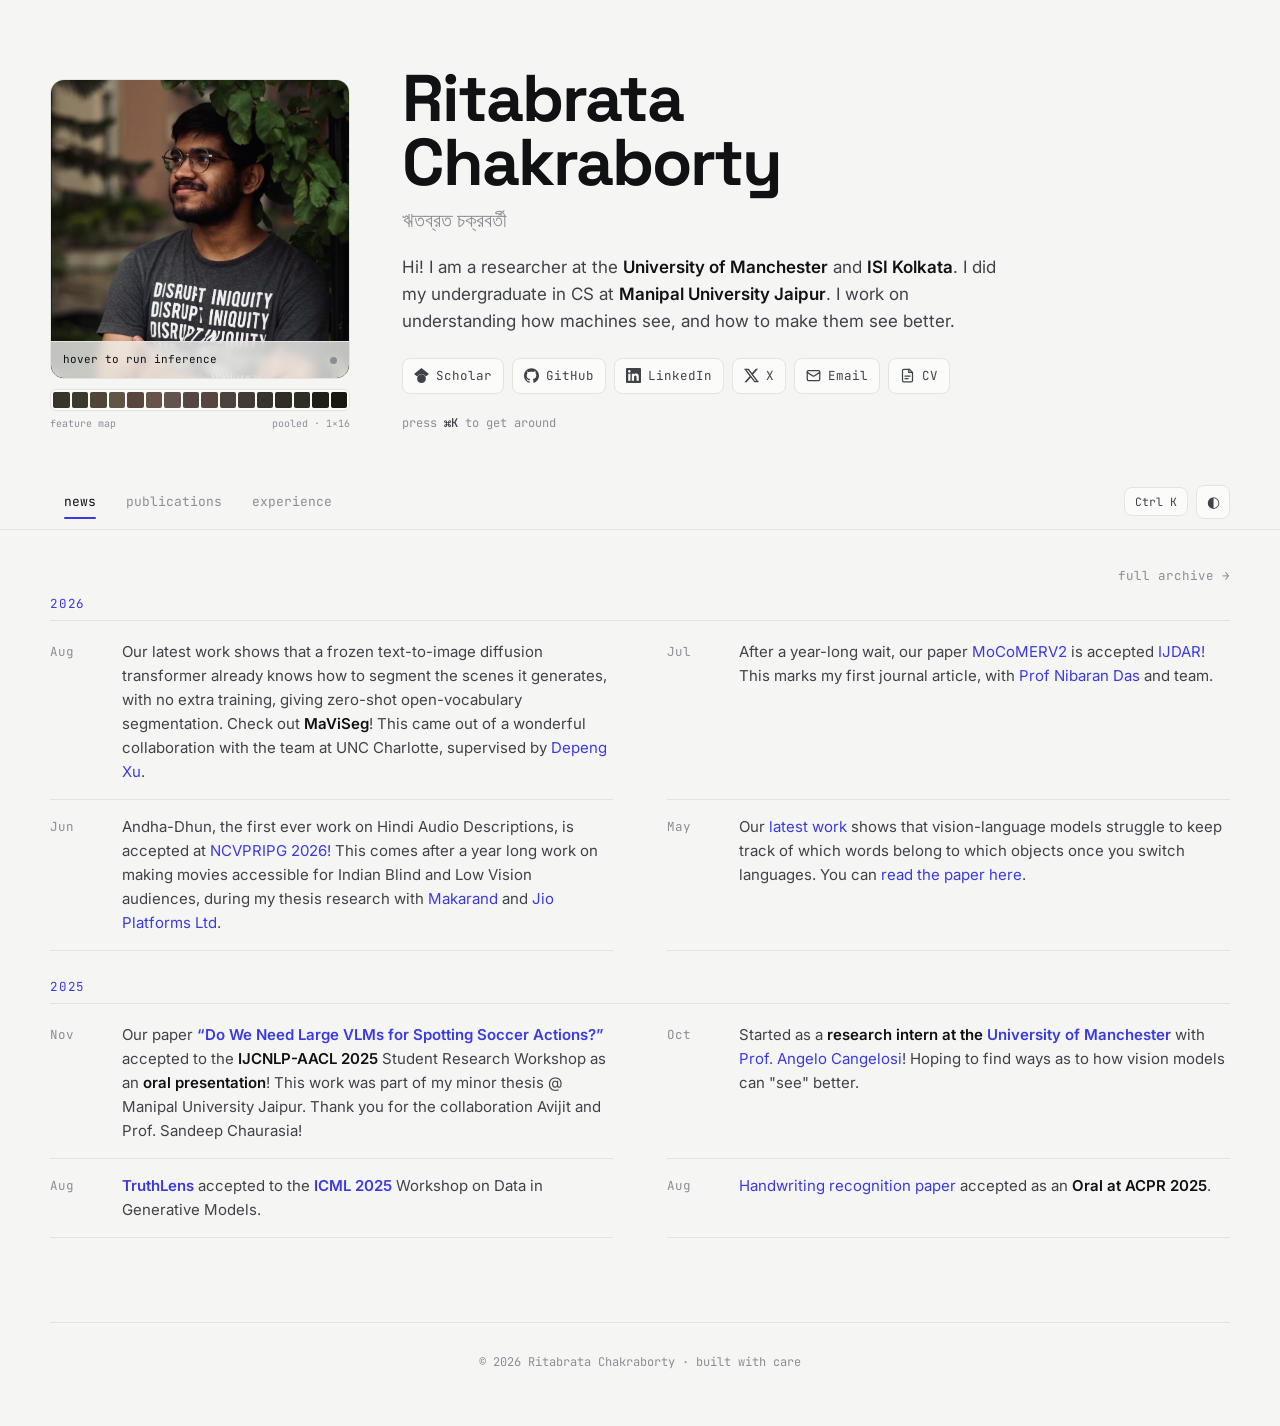
==== commit 34717e34: "Refactor portrait section and update personal info Updated portrait section with new chip class and " ====
--- a/index.html
+++ b/index.html
@@ -78,15 +78,19 @@
     var(--accent) 0%, transparent 70%);
 }
 .portrait .seg{position:absolute; inset:0; opacity:0; transition:opacity .3s ease; pointer-events:none;}
-.portrait .seg rect{fill:none; stroke:var(--accent); stroke-width:2; stroke-dasharray:5 4;}
+.portrait .seg .rg{
+  fill:transparent; stroke:var(--accent); stroke-width:1.25; stroke-dasharray:4 3;
+  opacity:.42; vector-effect:non-scaling-stroke; transition:opacity .18s ease, stroke-width .18s ease;
+}
+.portrait .seg .rg.hot{opacity:1; stroke-width:2.25; fill:color-mix(in srgb, var(--accent) 16%, transparent);}
 .portrait .scan{
   position:absolute; left:0; right:0; height:2px; top:0; pointer-events:none;
   background:linear-gradient(90deg, transparent, var(--accent), transparent); opacity:0;
 }
-.portrait .tag{
-  position:absolute; font-family:var(--mono); font-size:11px; font-weight:500;
-  color:#fff; background:var(--accent); padding:2px 7px; border-radius:5px;
-  left:12%; top:9%; opacity:0; transform:translateY(4px); transition:opacity .25s, transform .25s; white-space:nowrap;
+.portrait .chip{
+  position:absolute; font-family:var(--mono); font-size:10.5px; color:#fff;
+  background:var(--accent); padding:2px 7px; border-radius:5px; pointer-events:none;
+  white-space:nowrap; opacity:0; transform:translate(-50%,-150%); transition:opacity .12s ease; z-index:3;
 }
 .portrait .cap{
   position:absolute; left:0; right:0; bottom:0; padding:9px 12px;
@@ -97,10 +101,15 @@
 .portrait .cap .dot{width:7px; height:7px; border-radius:50%; background:var(--muted); transition:background .2s, box-shadow .2s;}
 .portrait.active .heat{opacity:.9;}
 .portrait.active .seg{opacity:1;}
-.portrait.active .tag{opacity:1; transform:none;}
 .portrait.active .cap .dot{background:var(--accent); box-shadow:0 0 0 4px var(--accent-soft);}
 .portrait.active .scan{opacity:1; animation:scan 1.15s ease-in-out;}
 @keyframes scan{0%{top:0;} 100%{top:100%;}}
+
+.pcol{width:300px; display:flex; flex-direction:column; gap:10px;}
+.fmap .cells{display:flex; gap:2px; height:22px; padding:2px; border:1px solid var(--line); border-radius:6px; background:var(--card);}
+.fmap .cells i{flex:1; border-radius:2px; transition:transform .15s ease;}
+.fmap .cells i:hover{transform:scaleY(1.25);}
+.fmap .flab{display:flex; justify-content:space-between; font-family:var(--mono); font-size:10px; color:var(--muted); margin-top:5px;}
 
 .intro h1{
   font-family:"Space Grotesk", sans-serif; font-weight:700;
@@ -272,6 +281,7 @@
   .hero{padding:48px 0 26px;}
   .hero-inner{grid-template-columns:1fr; gap:28px;}
   .portrait{width:180px; height:180px;}
+  .pcol{width:180px;}
   .pub{grid-template-columns:1fr; gap:14px;}
   .pub-figure{max-width:300px;}
 }
@@ -287,22 +297,35 @@
   <!-- ===== Hero ===== -->
   <header class="hero">
     <div class="hero-inner">
-      <div class="portrait" id="portrait" title="hover to see the model's attention">
-        <img src="images/wesbite_pfp.jpeg" alt="Ritabrata Chakraborty">
-        <div class="heat"></div>
-        <svg class="seg" viewBox="0 0 100 100" preserveAspectRatio="none" aria-hidden="true">
-          <rect x="14" y="10" width="72" height="84" rx="1.5"/>
-        </svg>
-        <div class="scan"></div>
-        <div class="tag">person · 0.98</div>
-        <div class="cap"><span id="capText">hover to run inference</span><span class="dot"></span></div>
+      <div class="pcol">
+        <div class="portrait" id="portrait" title="hover to inspect detections">
+          <img src="images/wesbite_pfp.jpeg" alt="Ritabrata Chakraborty">
+          <div class="heat"></div>
+          <svg class="seg" viewBox="0 0 100 100" preserveAspectRatio="none" aria-hidden="true">
+            <polygon class="rg" data-label="subject · 0.96" points="55.7,17.6 42.6,19.8 39.4,37.7 44.7,50.3 23.7,61.1 15.6,84.2 15.4,114.4 31.7,125 43.8,125 47.5,117 53.8,122.7 73,121.5 75.3,109.5 81.8,108.1 81.8,57.4 67.4,46.2 71.2,29.5 62.6,28.8"/>
+            <rect class="rg" data-label="researcher · 0.99" x="31.4" y="15.4" width="29.3" height="29.3" rx="1"/>
+            <rect class="rg" data-label="prescription · 0.94" x="34" y="22.5" width="26" height="12" rx="1"/>
+            <rect class="rg" data-label="flora · 0.88" x="63" y="0" width="37" height="56" rx="1"/>
+            <rect class="rg" data-label="manifesto · 0.82" x="32" y="68" width="46" height="30" rx="1"/>
+          </svg>
+          <div class="scan"></div>
+          <div class="chip" id="chip"></div>
+          <div class="cap"><span id="capText">hover to run inference</span><span class="dot"></span></div>
+        </div>
+        <div class="fmap" aria-hidden="true">
+          <div class="cells">
+            <i style="background:#393528"></i><i style="background:#3e3a2b"></i><i style="background:#4f4636"></i><i style="background:#625546"></i><i style="background:#59473c"></i><i style="background:#68554a"></i><i style="background:#63554e"></i><i style="background:#564743"></i><i style="background:#554640"></i><i style="background:#4d433c"></i><i style="background:#423b35"></i><i style="background:#38342d"></i><i style="background:#312d25"></i><i style="background:#2e2e23"></i><i style="background:#1e2216"></i><i style="background:#151a10"></i>
+          </div>
+          <div class="flab"><span>feature map</span><span>pooled · 1×16</span></div>
+        </div>
       </div>
 
       <div class="intro">
         <h1>Ritabrata<br>Chakraborty</h1>
         <span class="native">ঋতব্রত চক্রবর্তী</span>
         <p class="tag">
-          Incoming MS CS at <strong>UVA</strong>, CS undergrad from <strong>Manipal University Jaipur</strong>.
+          Hi! I am a researcher at the <strong>University of Manchester</strong> and <strong>ISI Kolkata</strong>.
+          I did my undergraduate in CS at <strong>Manipal University Jaipur</strong>.
           I work on understanding how machines see, and how to make them see better.
         </p>
         <div class="links">
@@ -590,18 +613,33 @@
   var h = (location.hash||'').replace('#','');
   if(h && document.getElementById(h) && document.getElementById(h).classList.contains('panel')) showTab(h);
 
-  /* ---- Portrait: model attention overlay ---- */
+  /* ---- Portrait: real detections from the photo ---- */
   var p = document.getElementById('portrait'), cap = document.getElementById('capText');
   var touch = window.matchMedia && window.matchMedia('(hover: none)').matches;
   if(p){
-    if(touch){ p.classList.add('active'); cap.textContent = 'attention · person'; }
+    var svg = p.querySelector('.seg'), chip = document.getElementById('chip');
+    var regions = [].slice.call(svg.querySelectorAll('.rg'));
+    var pt = svg.createSVGPoint ? svg.createSVGPoint() : null;
+    function hit(nx,ny){
+      if(!pt) return null; pt.x=nx; pt.y=ny;
+      for(var i=regions.length-1;i>=0;i--){ try{ if(regions[i].isPointInFill(pt)) return regions[i]; }catch(e){} }
+      return null;
+    }
+    if(touch){ p.classList.add('active'); cap.textContent='5 regions detected'; }
     else{
-      p.addEventListener('mouseenter', function(){ p.classList.add('active'); cap.textContent = 'attention · person'; });
-      p.addEventListener('mouseleave', function(){ p.classList.remove('active'); cap.textContent = 'hover to run inference'; });
+      p.addEventListener('mouseenter', function(){ p.classList.add('active'); cap.textContent='move to inspect'; });
+      p.addEventListener('mouseleave', function(){
+        p.classList.remove('active'); cap.textContent='hover to run inference';
+        chip.style.opacity=0; regions.forEach(function(r){ r.classList.remove('hot'); });
+      });
       p.addEventListener('mousemove', function(e){
-        var r = p.getBoundingClientRect();
-        p.style.setProperty('--mx', ((e.clientX - r.left)/r.width*100)+'%');
-        p.style.setProperty('--my', ((e.clientY - r.top)/r.height*100)+'%');
+        var r=p.getBoundingClientRect(), lx=e.clientX-r.left, ly=e.clientY-r.top;
+        var nx=lx/r.width*100, ny=ly/r.height*100;
+        p.style.setProperty('--mx', nx+'%'); p.style.setProperty('--my', ny+'%');
+        var hitR=hit(nx,ny);
+        regions.forEach(function(rg){ rg.classList.toggle('hot', rg===hitR); });
+        if(hitR){ chip.textContent=hitR.dataset.label; chip.style.left=lx+'px'; chip.style.top=ly+'px'; chip.style.opacity=1; }
+        else{ chip.style.opacity=0; }
       });
     }
   }
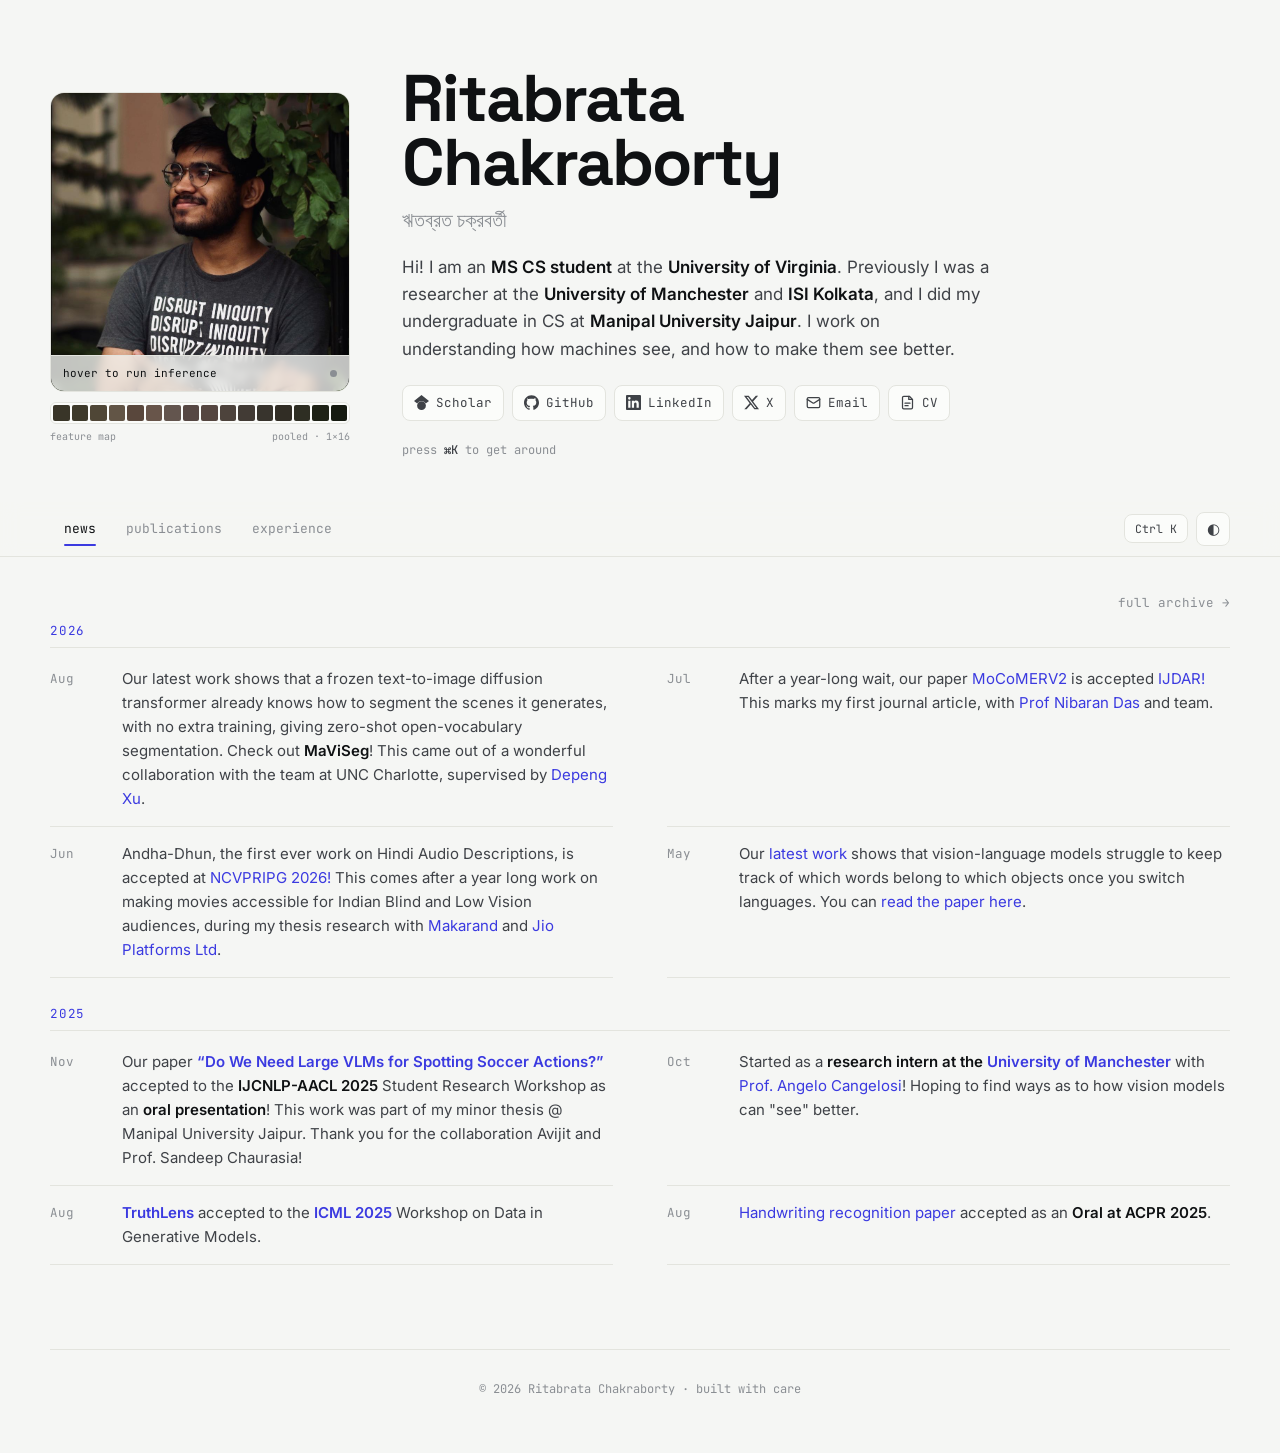
==== commit abff87bb: "Revise introduction in index.html Updated personal introduction and educational background." ====
--- a/index.html
+++ b/index.html
@@ -323,9 +323,10 @@
       <div class="intro">
         <h1>Ritabrata<br>Chakraborty</h1>
         <span class="native">ঋতব্রত চক্রবর্তী</span>
-        <p class="tag">
-          Hi! I am a researcher at the <strong>University of Manchester</strong> and <strong>ISI Kolkata</strong>.
-          I did my undergraduate in CS at <strong>Manipal University Jaipur</strong>.
+ <p class="tag">
+          Hi! I am an <strong>MS CS student</strong> at the <strong>University of Virginia</strong>.
+          Previously I was a researcher at the <strong>University of Manchester</strong> and <strong>ISI Kolkata</strong>,
+          and I did my undergraduate in CS at <strong>Manipal University Jaipur</strong>.
           I work on understanding how machines see, and how to make them see better.
         </p>
         <div class="links">
